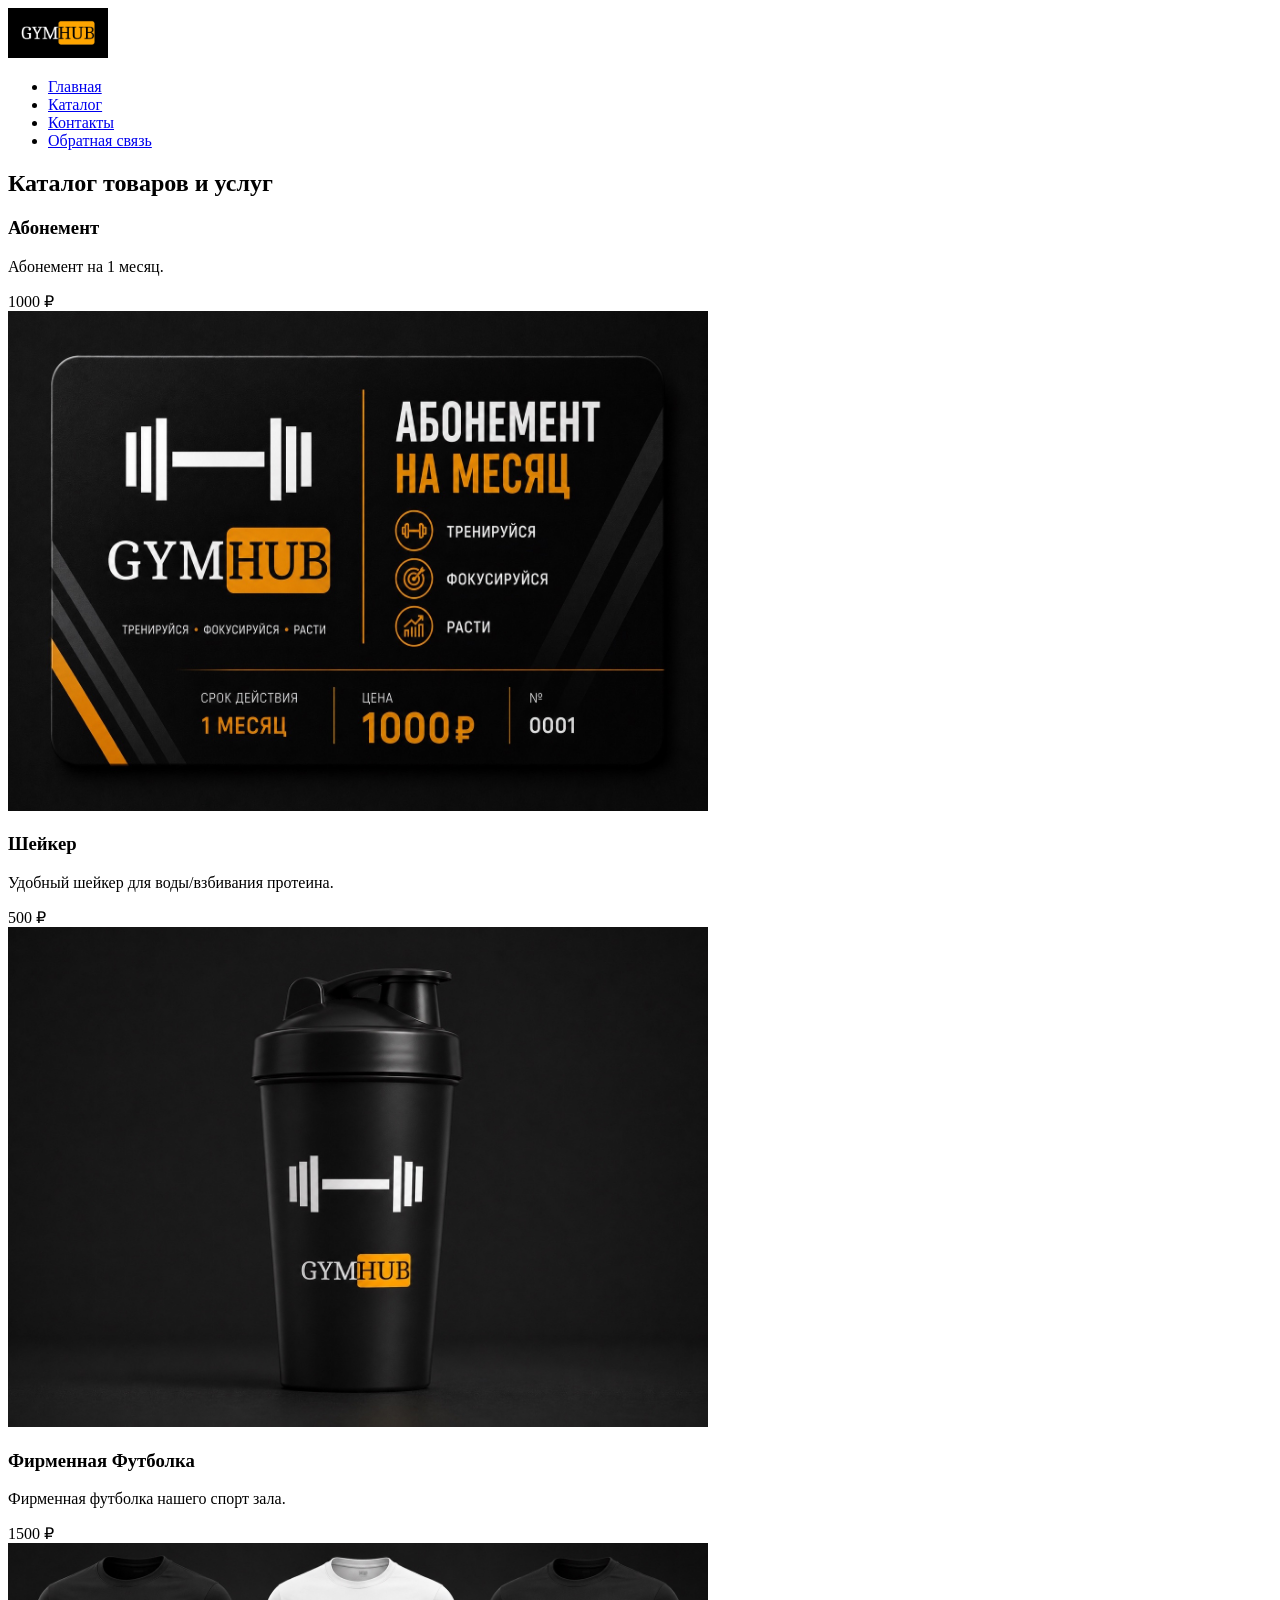
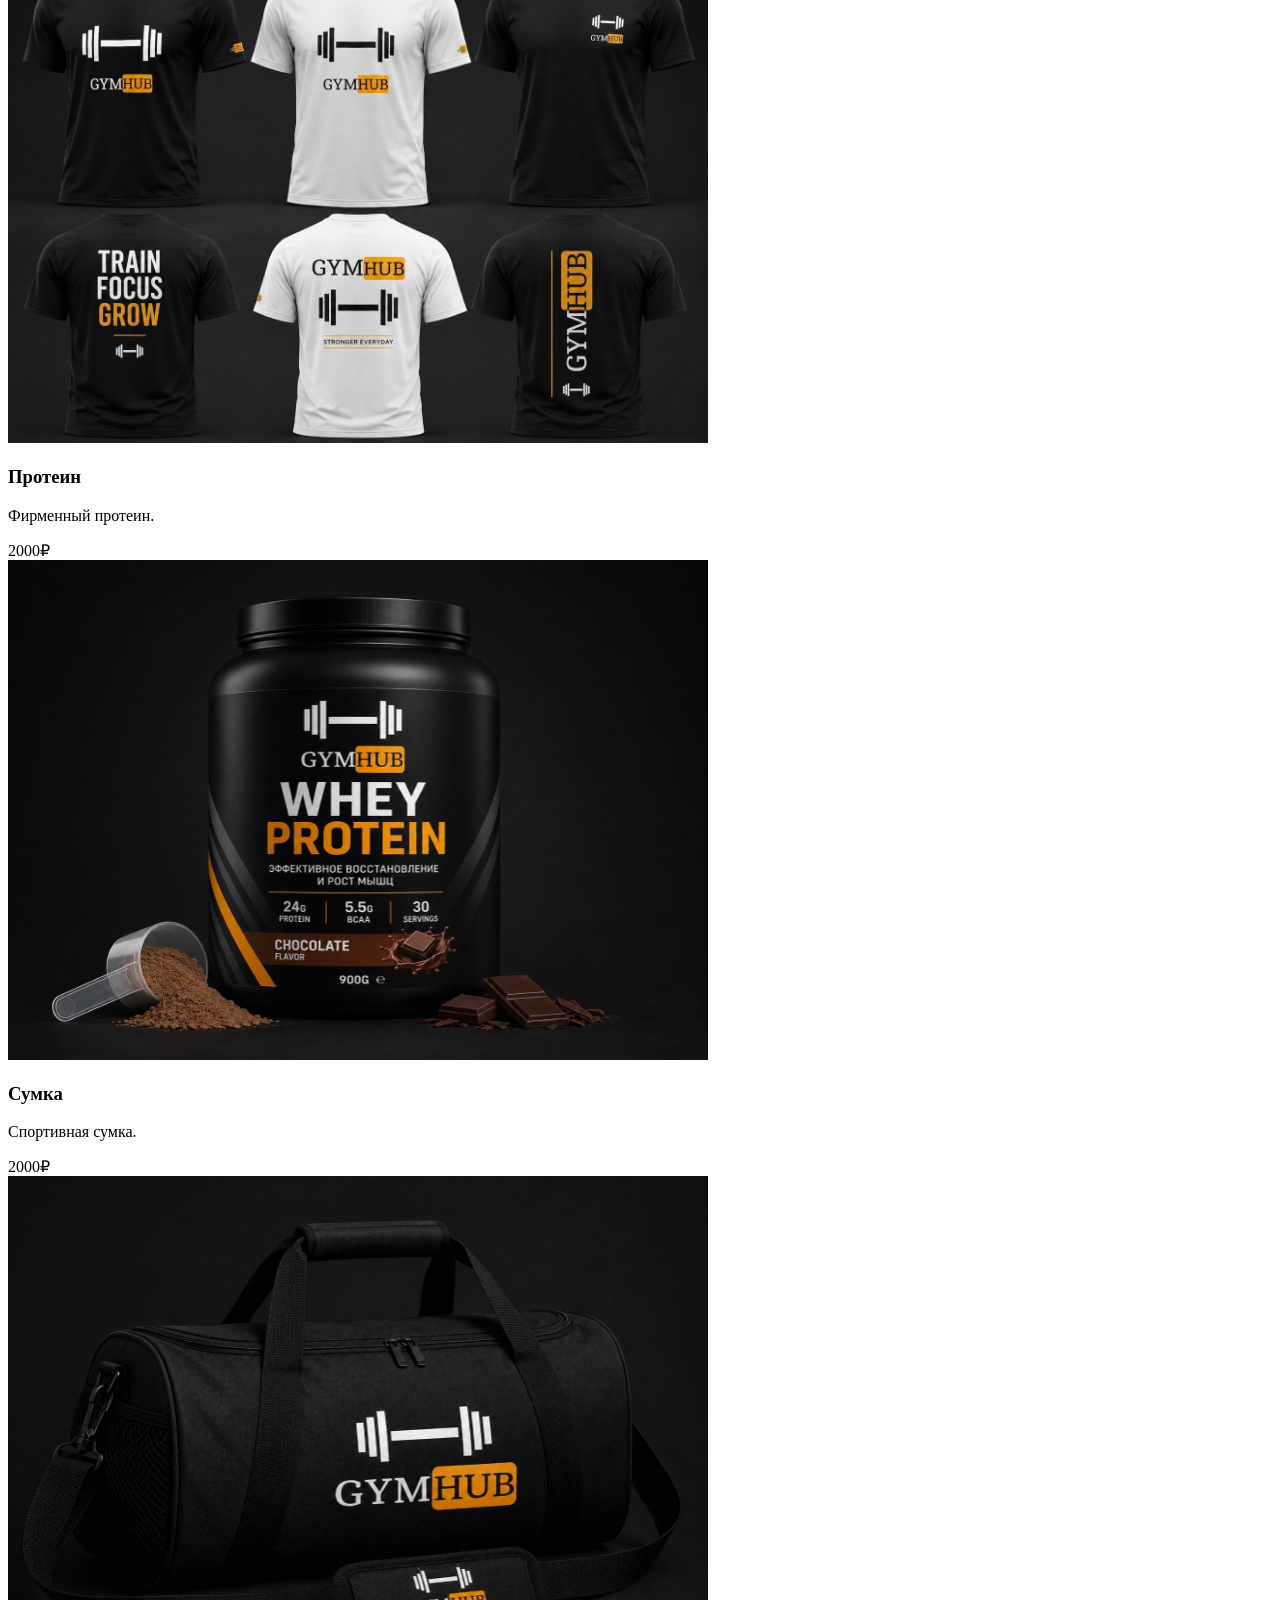
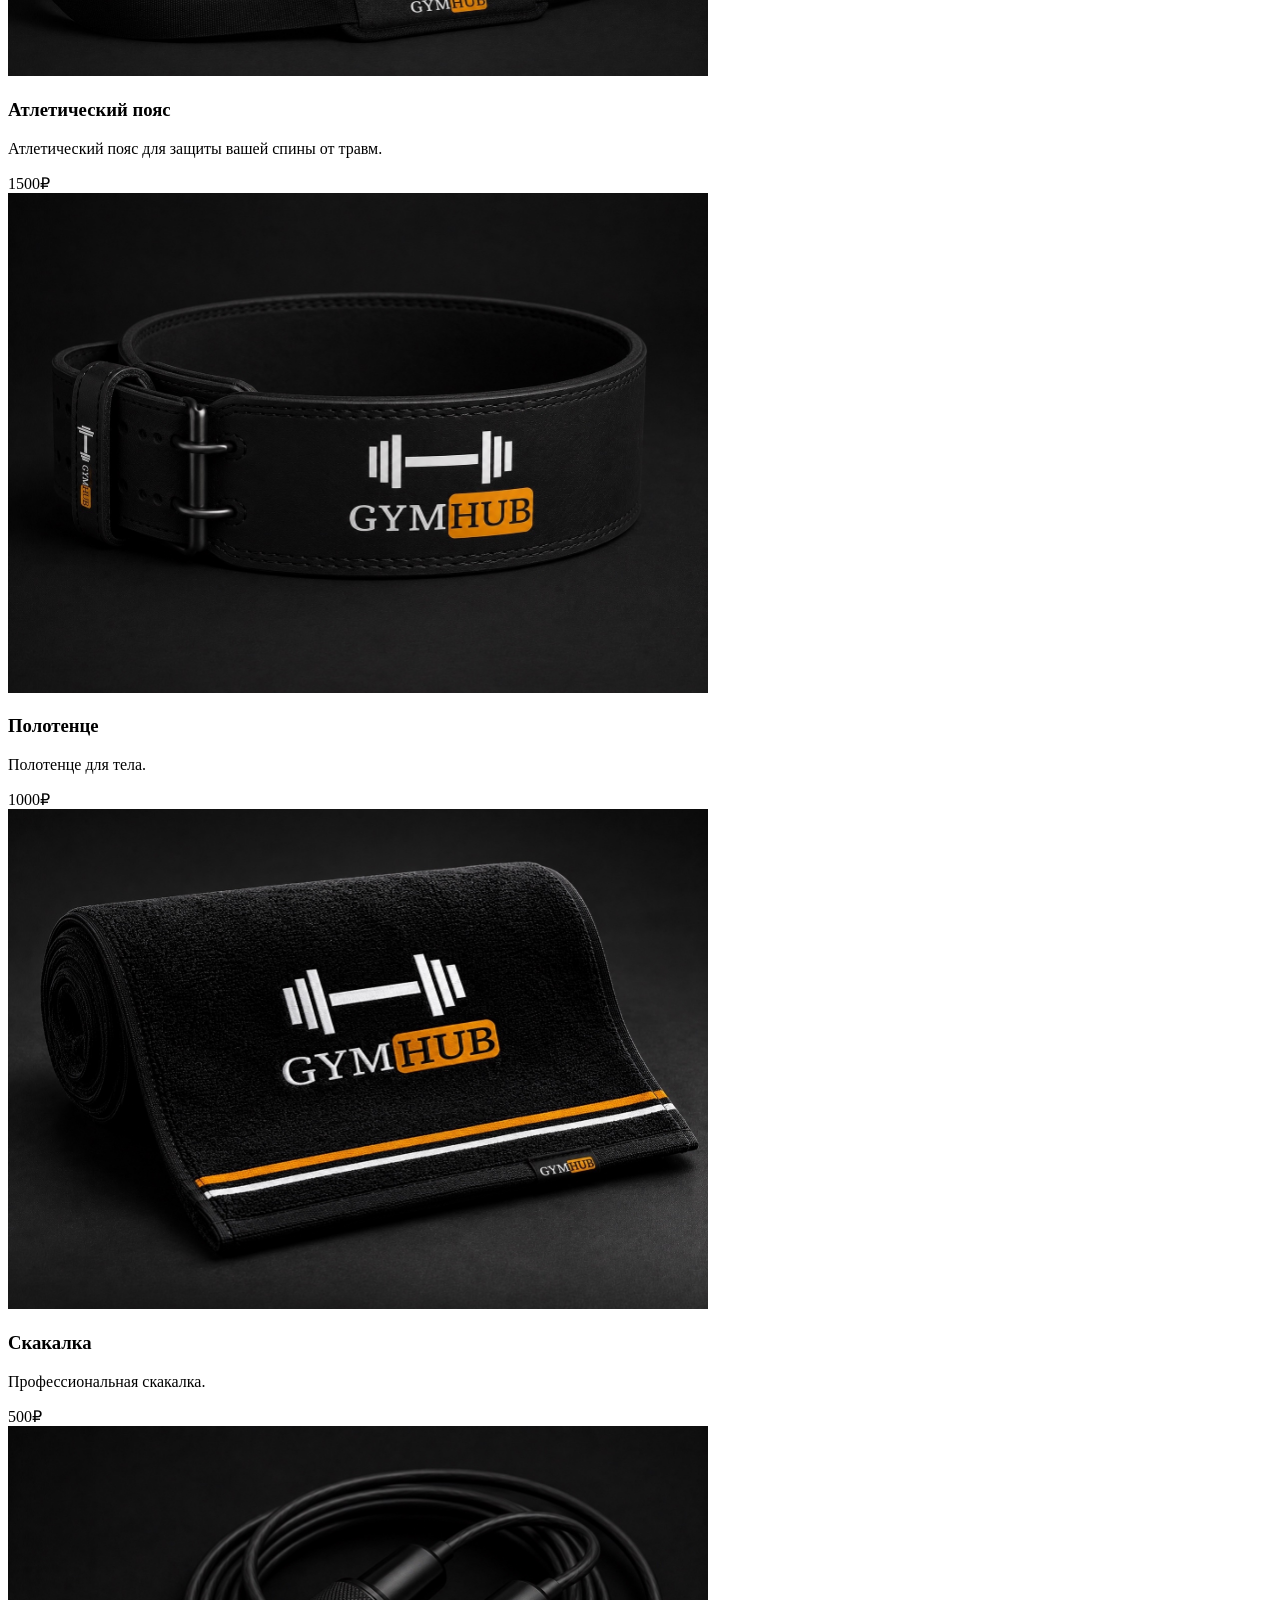
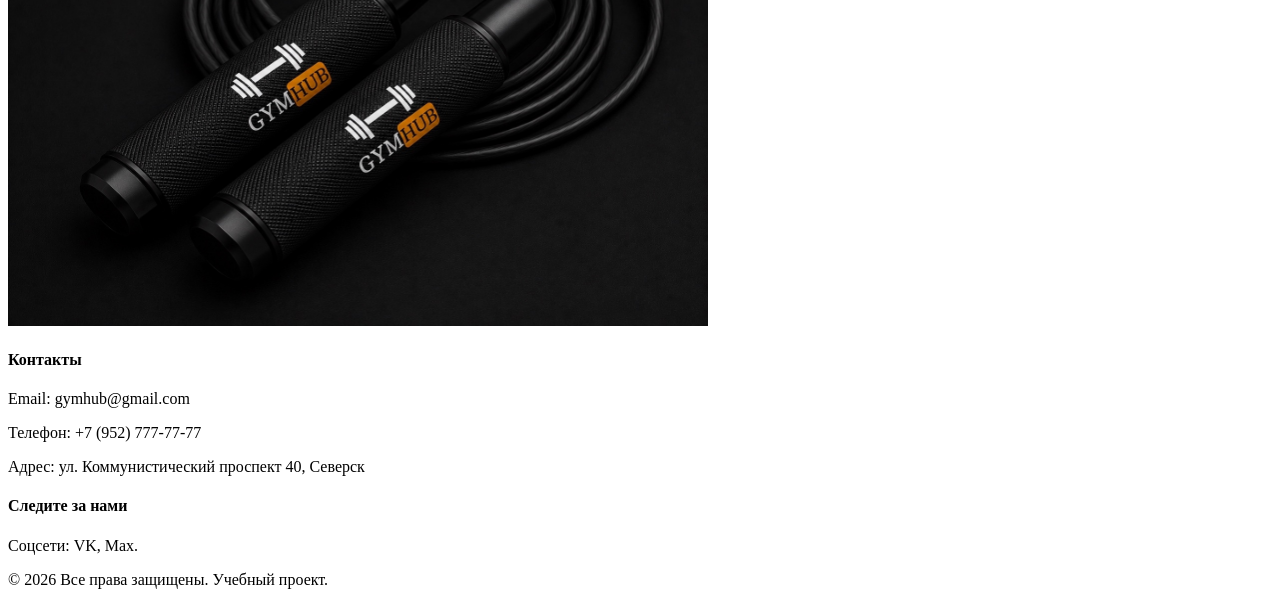
==== catalog.html @ 505321df "пр-1-3" ====
<!DOCTYPE html>
<html lang="ru">
<head>
    <meta charset="UTF-8">
    <meta name="viewport" content="width=device-width, initial-scale=1.0, viewport-fit=cover">
    <title>Главная страница</title>
    <link rel="stylesheet" href="style.css">
</head>
<body>
    <header>
        <div>
            <a href="index.html">
            <img src="image/logo.png" width="100" height="50">
        </a>
            <nav>
                <ul>
                    <li><a href="index.html">Главная</a></li>
                    <li><a href="catalog.html">Каталог</a></li>
                    <li><a href="contacts.html">Контакты</a></li>
                    <li><a href="feedback.html">Обратная связь</a></li>
                </ul>
            </nav>
        </div>
    </header>

    <main>
        <section>
            <div>
                <h1>Каталог товаров и услуг</h1>
            </div>
        </section>

        <section>
            <div>
                <div>
                    <div>
                        <div></div>
                        <div>
                            <h3>Абонемент</h3>
                            <p>Абонемент на 1 месяц.</p>
                            <div>1000 ₽</div>
                            <img src="image/abon.jpg" width="700" height="500">
                        </div>
                    </div>
                    <div>
                        <div></div>
                        <div>
                            <h3>Шейкер</h3>
                            <p>Удобный шейкер для воды/взбивания протеина.</p>
                            <div>500 ₽</div>
                            <img src="image/shaker.jpg" width="700" height="500">
                        </div>
                    </div>
                    <div>
                        <div></div>
                        <div>
                            <h3>Фирменная Футболка</h3>
                            <p>Фирменная футболка нашего спорт зала.</p>
                            <div>1500 ₽</div>
                            <img src="image/t-shirt.jpg" width="700" height="500">
                        </div>
                    </div>
                    <div>
                        <h3>Протеин</h3>
                        <p>Фирменный протеин.</p>
                        <div>2000₽</div>
                        <img src="image/protein.jpg" width="700" height="500">
                    </div>
                    <div>
                        <h3>Сумка</h3>
                        <p>Спортивная сумка.</p>
                        <div>2000₽</div>
                        <img src="image/sumka.jpg" width="700" height="500">
                    </div>
                    <div>
                        <h3>Атлетический пояс</h3>
                        <p>Атлетический пояс для защиты вашей спины от травм.</p>
                        <div>1500₽</div>
                        <img src="image/poyas.jpg" width="700" height="500">
                    </div>
                    <div>
                        <h3>Полотенце</h3>
                        <p>Полотенце для тела.</p>
                        <div>1000₽</div>
                        <img src="image/polotence.jpg" width="700" height="500">
                    </div>
                    <div>
                        <h3>Скакалка</h3>
                        <p>Профессиональная скакалка.</p>
                        <div>500₽</div>
                        <img src="image/skakalka.jpg" width="700" height="500">
                    </div>
                </div>
            </div>
        </section>
    </main>

    <footer>
        <div>
            <div>
                <h4>Контакты</h4>
                <p>Email: gymhub@gmail.com</p>
                <p>Телефон: +7 (952) 777-77-77</p>
                <p>Адрес: ул. Коммунистический проспект 40, Северск</p>
            </div>
            <div>
                <h4>Следите за нами</h4>
                <p>Соцсети: VK, Max.</p>
            </div>
        </div>
        <div>
            <p>&copy; 2026 Все права защищены. Учебный проект.</p>
        </div>
    </footer>
</body>
</html>
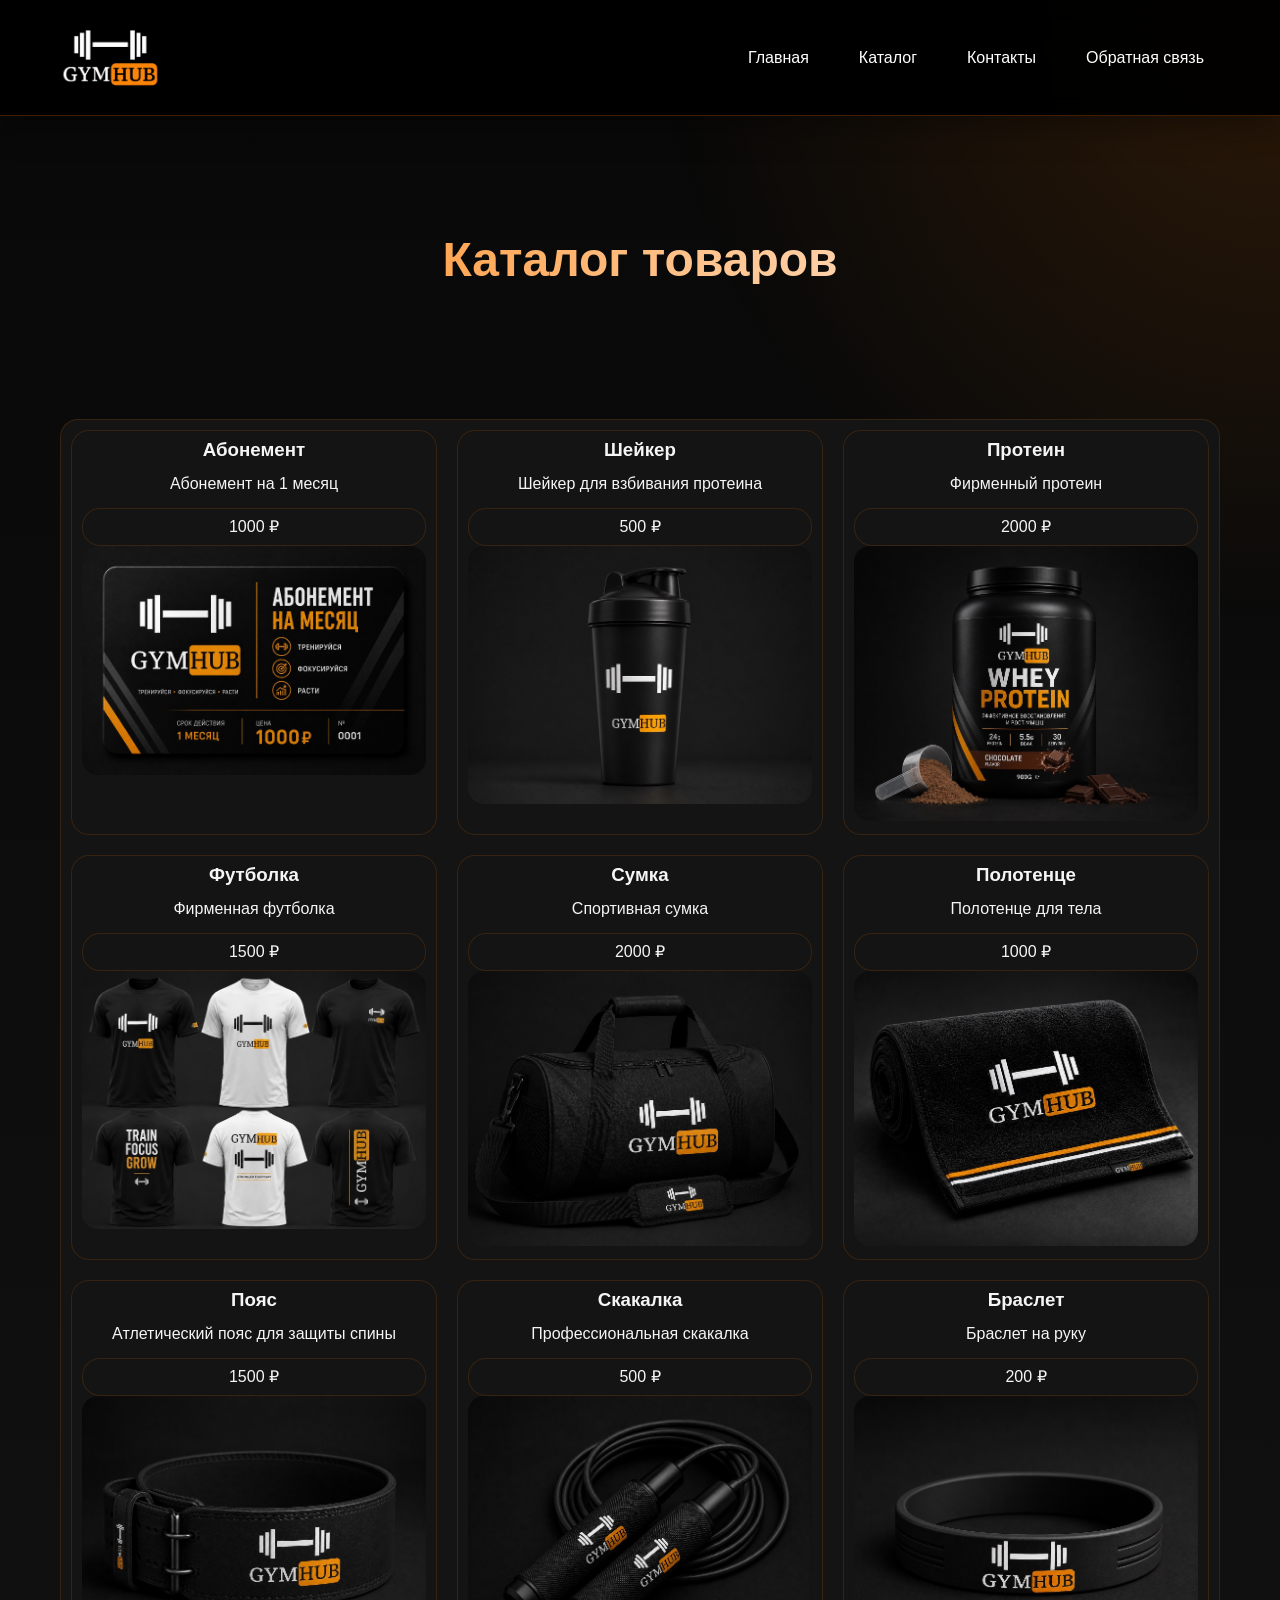
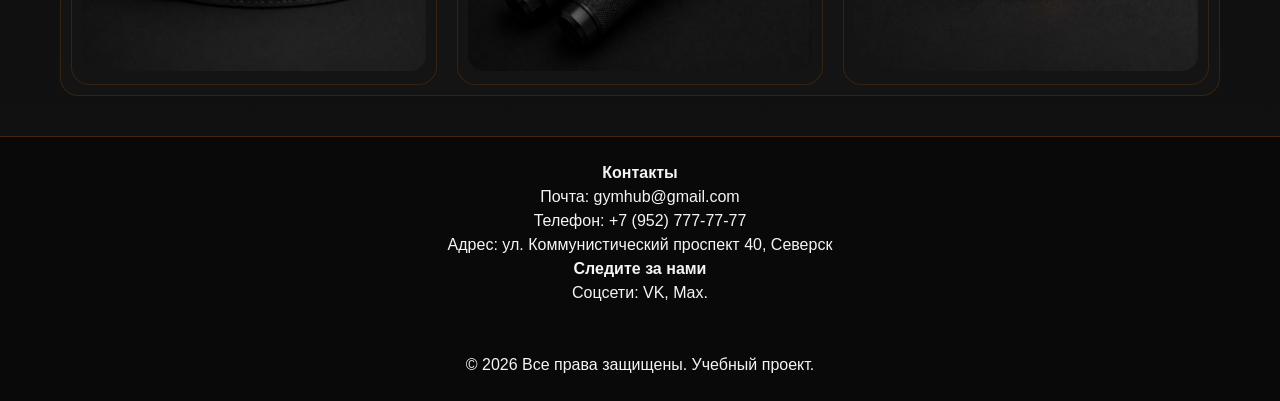
==== commit 65240b4c: "пр-2" ====
--- a/catalog.html
+++ b/catalog.html
@@ -10,7 +10,7 @@
     <header>
         <div>
             <a href="index.html">
-            <img src="image/logo.png" width="100" height="50">
+            <img src="image/logotypeee.jpg" width="100px">
         </a>
             <nav>
                 <ul>
@@ -26,69 +26,93 @@
     <main>
         <section>
             <div>
-                <h1>Каталог товаров и услуг</h1>
+                <h1>Каталог товаров</h1>
             </div>
         </section>
 
         <section>
             <div>
                 <div>
-                    <div>
-                        <div></div>
+                    
                         <div>
+                        
                             <h3>Абонемент</h3>
-                            <p>Абонемент на 1 месяц.</p>
+                            <br>
+                            <p>Абонемент на 1 месяц</p>
+                            <br>
                             <div>1000 ₽</div>
                             <img src="image/abon.jpg" width="700" height="500">
-                        </div>
+                        
                     </div>
                     <div>
-                        <div></div>
-                        <div>
+                        
                             <h3>Шейкер</h3>
-                            <p>Удобный шейкер для воды/взбивания протеина.</p>
+                            <br>
+                            <p>Шейкер для взбивания протеина</p>
+                            <br>
                             <div>500 ₽</div>
                             <img src="image/shaker.jpg" width="700" height="500">
-                        </div>
-                    </div>
-                    <div>
-                        <div></div>
-                        <div>
-                            <h3>Фирменная Футболка</h3>
-                            <p>Фирменная футболка нашего спорт зала.</p>
-                            <div>1500 ₽</div>
-                            <img src="image/t-shirt.jpg" width="700" height="500">
-                        </div>
+                        
                     </div>
                     <div>
                         <h3>Протеин</h3>
-                        <p>Фирменный протеин.</p>
-                        <div>2000₽</div>
+                        <br>
+                        <p>Фирменный протеин</p>
+                        <br>
+                        <div>2000 ₽</div>
                         <img src="image/protein.jpg" width="700" height="500">
                     </div>
                     <div>
+                        
+                            <h3>Футболка</h3>
+                            <br>
+                            <p>Фирменная футболка</p>
+                            <br>
+                            <div>1500 ₽</div>
+                            <img src="image/t-shirt.jpg" width="700" height="500">
+                        
+                    </div>
+                    
+                    <div>
                         <h3>Сумка</h3>
-                        <p>Спортивная сумка.</p>
-                        <div>2000₽</div>
+                        <br>
+                        <p>Спортивная сумка</p>
+                        <br>
+                        <div>2000 ₽</div>
                         <img src="image/sumka.jpg" width="700" height="500">
                     </div>
+                    
                     <div>
-                        <h3>Атлетический пояс</h3>
-                        <p>Атлетический пояс для защиты вашей спины от травм.</p>
-                        <div>1500₽</div>
+                        <h3>Полотенце</h3>
+                        <br>
+                        <p>Полотенце для тела</p>
+                        <br>
+                        <div>1000 ₽</div>
+                        <img src="image/polotence.jpg" width="700" height="500">
+                    </div>
+                    <div>
+                        <h3>Пояс</h3>
+                        <br>
+                        <p>Атлетический пояс для защиты спины</p>
+                        <br>
+                        <div>1500 ₽</div>
                         <img src="image/poyas.jpg" width="700" height="500">
                     </div>
                     <div>
-                        <h3>Полотенце</h3>
-                        <p>Полотенце для тела.</p>
-                        <div>1000₽</div>
-                        <img src="image/polotence.jpg" width="700" height="500">
+                        <h3>Скакалка</h3>
+                        <br>
+                        <p>Профессиональная скакалка</p>
+                        <br>
+                        <div>500 ₽</div>
+                        <img src="image/skakalka.jpg" width="700" height="500">
                     </div>
                     <div>
-                        <h3>Скакалка</h3>
-                        <p>Профессиональная скакалка.</p>
-                        <div>500₽</div>
-                        <img src="image/skakalka.jpg" width="700" height="500">
+                        <h3>Браслет</h3>
+                        <br>
+                        <p>Браслет на руку</p>
+                        <br>
+                        <div>200 ₽</div>
+                        <img src="image/braclet.jpg" width="700" height="500">
                     </div>
                 </div>
             </div>
@@ -99,7 +123,7 @@
         <div>
             <div>
                 <h4>Контакты</h4>
-                <p>Email: gymhub@gmail.com</p>
+                <p>Почта: gymhub@gmail.com</p>
                 <p>Телефон: +7 (952) 777-77-77</p>
                 <p>Адрес: ул. Коммунистический проспект 40, Северск</p>
             </div>
--- a/style.css
+++ b/style.css
@@ -0,0 +1,213 @@
+
+*{margin:0;padding:0;box-sizing:border-box}
+:root{
+--bg:#0b0b0b;
+--card:#141414;
+--accent:#ff7a00;
+--accent2:#ff9f43;
+--text:#f5f5f5;
+}
+body{
+font-family:Segoe UI,Arial,sans-serif;
+background:linear-gradient(180deg,#080808,#121212);
+color:var(--text);
+line-height:1;
+}
+header{
+position:sticky;
+top:0;
+z-index:100;
+background:rgba(0, 0, 0, 0.95);
+backdrop-filter:blur(10px);
+border-bottom:1px solid rgba(255,122,0,.25);
+}
+header>div,footer>div,main,section>div{
+max-width:1200px;
+margin:auto;
+padding:20px;
+}
+header>div{
+display:flex;
+justify-content:space-between;
+align-items:center;
+}
+nav ul{
+display:flex;
+gap:18px;
+list-style:none;
+}
+nav a{
+color:white;
+text-decoration:none;
+padding:10px 16px;
+border-radius:12px;
+transition:.3s;
+}
+nav a:hover{
+background:var(--accent);
+}
+section:first-child{
+padding:80px 20px;
+text-align:center;
+}
+h1{
+font-size:3rem;
+margin-bottom:15px;
+background:linear-gradient(90deg,var(--accent),#fff);
+-webkit-background-clip:text;
+-webkit-text-fill-color:transparent;
+}
+
+h2{
+    color:var(--accent);
+    text-align: center;
+    margin:30px 0 20px}
+
+section div div{
+border-radius:18px;
+text-align: center;
+}
+
+img{
+max-width:100%;
+height:auto;
+border-radius:16px;
+}
+main div div{
+background:var(--card);
+padding:10px;
+
+border:1px solid rgba(255,122,0,.15);
+transition:.3s;
+}
+main div div:hover{
+transform:translateY(-6px);
+box-shadow:0 10px 25px rgba(255,122,0,.2);
+}
+input,textarea{
+width:100%;
+padding:14px;
+border-radius:12px;
+border:1px solid #333;
+background:#1b1b1b;
+color:white;
+}
+button{
+background:var(--accent);
+color:white;
+border:none;
+padding:14px 20px;
+border-radius:12px;
+cursor:pointer;
+font-weight:700;
+}
+footer{
+margin-top:60px;
+background:#090909;
+border-top:1px solid rgba(255,122,0,.25);
+margin: 0 auto;
+    text-align: center; 
+}
+footer p,footer h4{margin:8px 0}
+
+
+
+
+
+
+
+
+@media(max-width:900px){
+.products-container,
+.products-grid,
+.catalog-container,
+.catalog-grid,
+.products{
+grid-template-columns:repeat(2,1fr) !important;
+}
+}
+
+@media(max-width:600px){
+.products-container,
+.products-grid,
+.catalog-container,
+.catalog-grid,
+.products{
+grid-template-columns:1fr !important;
+}
+}
+
+
+
+
+body::before{
+content:"";
+position:fixed;inset:0;
+background:radial-gradient(circle at top right,rgba(255,122,0,.15),transparent 40%);
+pointer-events:none;
+}
+.hero-stats{display:flex;gap:20px;justify-content:center;flex-wrap:wrap;margin-top:30px}
+.hero-stats div{background:#171717;padding:15px 25px;border-radius:15px}
+.review-grid{display:grid;grid-template-columns:repeat(auto-fit,minmax(250px,1fr));gap:20px}
+.review{background:#181818;padding:20px;border-left:4px solid var(--accent)}
+.top-btn{position:fixed;right:20px;bottom:20px;background:var(--accent);padding:12px 16px;border-radius:50%}
+
+
+
+section:last-of-type > div > div{
+display:grid !important;
+grid-template-columns:repeat(1,minmax(260px,1fr));
+gap:24px;
+}
+
+
+header{
+box-shadow:0 10px 30px rgba(0,0,0,.35);
+}
+
+main{
+max-width:1400px;
+margin:0 auto;
+}
+
+.review,.hero-stats div,main div div{
+backdrop-filter:blur(8px);
+}
+
+@media(max-width:900px){
+section:last-of-type > div > div{
+grid-template-columns:repeat(2,1fr);
+}
+}
+
+@media(max-width:600px){
+section:last-of-type > div > div{
+grid-template-columns:1fr;
+}
+}
+
+
+
+/* Почему выбирают нас */
+main section:nth-of-type(2) > div > div{display:grid!important;grid-template-columns:repeat(3,1fr)!important;gap:20px!important;}
+/* Популярные товары */
+main section:nth-of-type(3) > div > div{display:grid!important;grid-template-columns:repeat(3,1fr)!important;gap:20px!important;}
+/* Каталог */
+body:has(title) section:nth-of-type(2) > div > div{display:grid;}
+.contacts-info a, a[href^="tel:"], a[href*="vk.com"], a[href*="max.ru"], a[href^="mailto:"], a[href="gymhub@gmail.com"]{color:#ff7a00!important;font-weight:600;}
+@media(max-width:900px){main section:nth-of-type(2)>div>div,main section:nth-of-type(3)>div>div{grid-template-columns:repeat(2,1fr)!important;}}
+@media(max-width:600px){main section:nth-of-type(2)>div>div,main section:nth-of-type(3)>div>div{grid-template-columns:1fr!important;}}
+
+
+.why-grid{
+    display: grid;
+    grid-template-columns: repeat(3, 1fr);
+    gap: 20px;
+    border-radius: 18px;
+}
+
+.why-grid > div{
+    width: 100%;
+    text-align: center;
+    border-radius: 18px;
+}
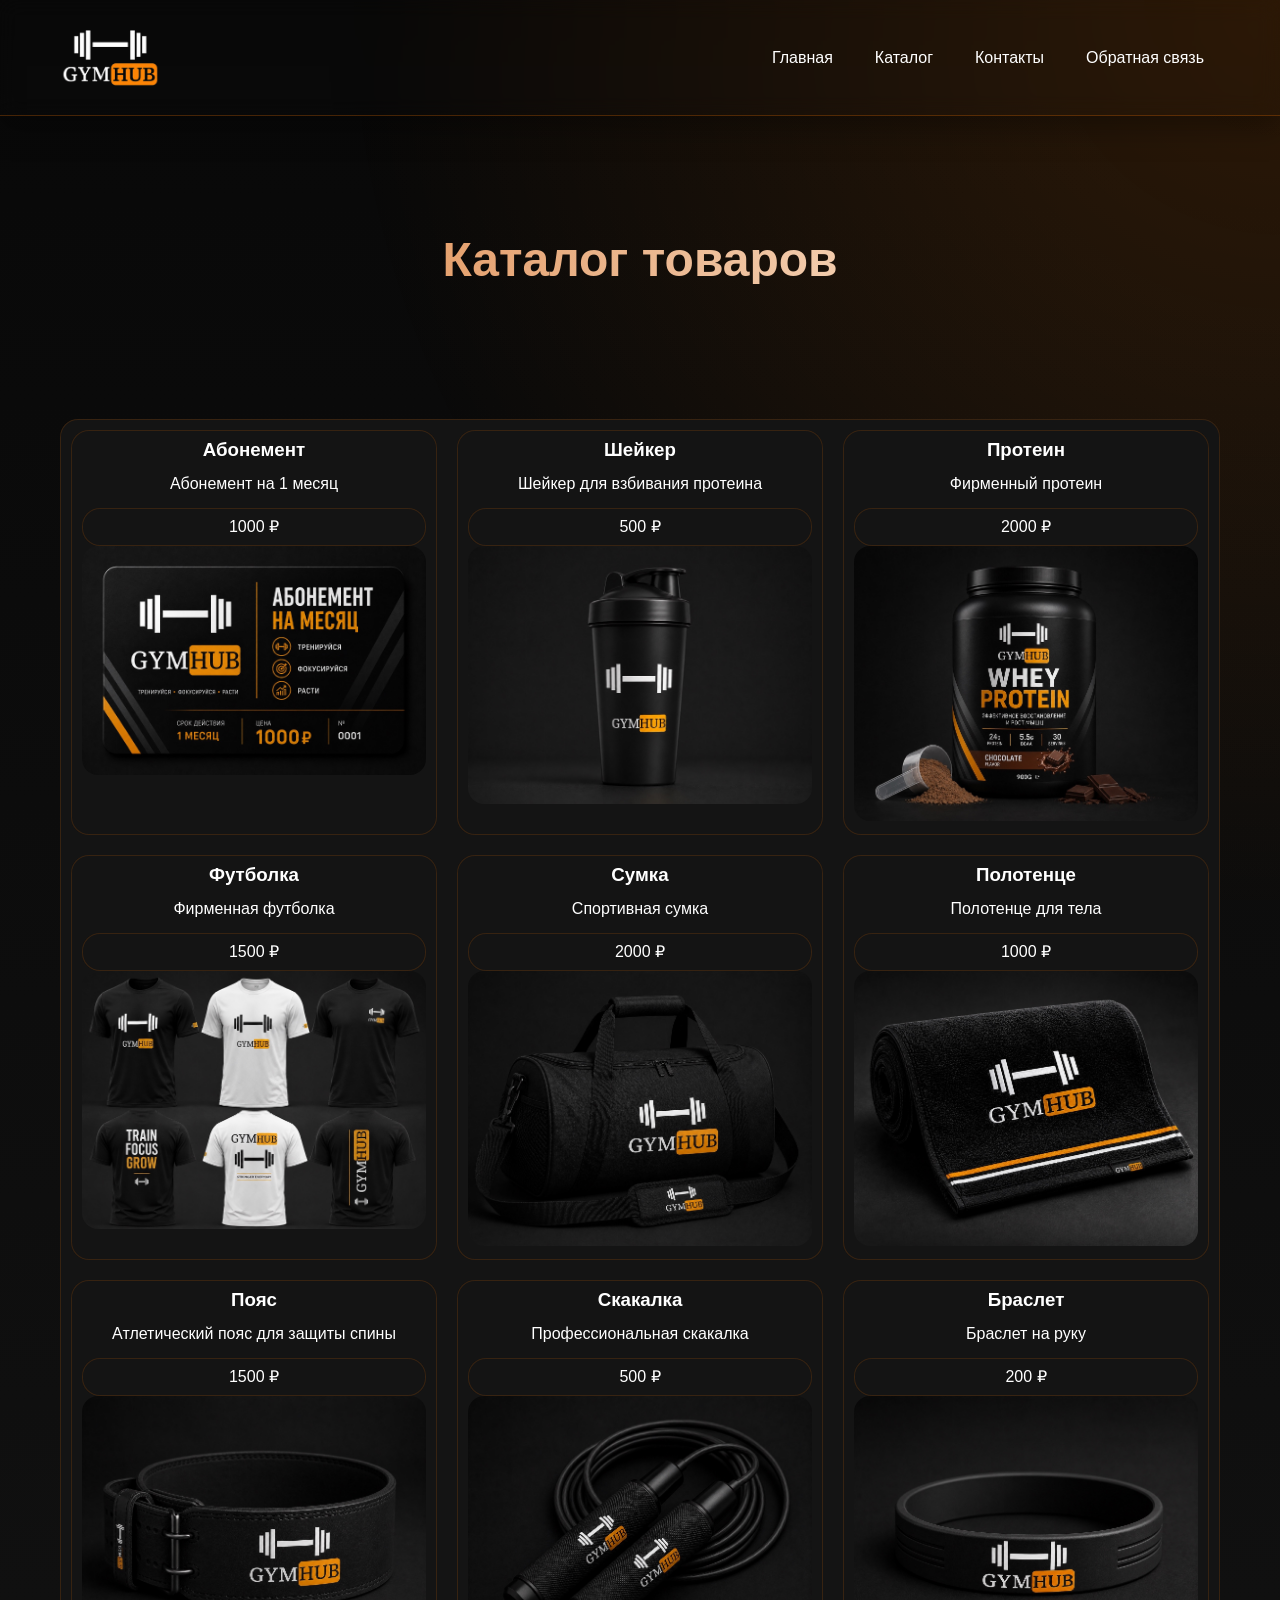
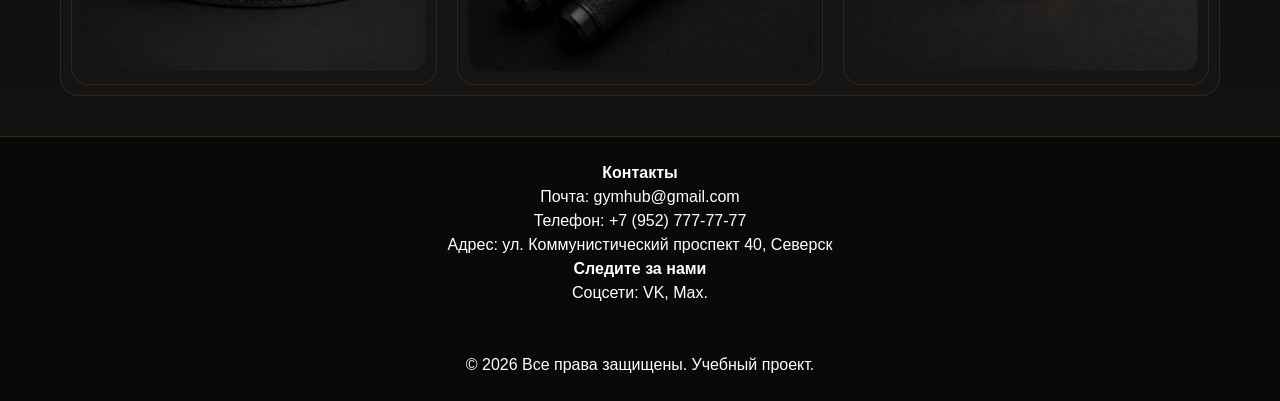
==== commit 82ee459f: "пр-2" ====
--- a/catalog.html
+++ b/catalog.html
@@ -10,7 +10,7 @@
     <header>
         <div>
             <a href="index.html">
-            <img src="image/logotypeee.jpg" width="100px">
+            <img src="image/logo.png" width="100px">
         </a>
             <nav>
                 <ul>
--- a/style.css
+++ b/style.css
@@ -1,113 +1,121 @@
 
-*{margin:0;padding:0;box-sizing:border-box}
+*{margin:0;
+    padding:0;
+    box-sizing:
+    border-box
+}
+
 :root{
---bg:#0b0b0b;
---card:#141414;
---accent:#ff7a00;
---accent2:#ff9f43;
---text:#f5f5f5;
-}
+    --bg:#000000;
+    --card:#141414;
+    --accent:#d8742a;
+    --text:#ffffff;
+}
+
 body{
-font-family:Segoe UI,Arial,sans-serif;
-background:linear-gradient(180deg,#080808,#121212);
-color:var(--text);
-line-height:1;
-}
+    font-family:Segoe UI,Arial,sans-serif;
+    background:linear-gradient(180deg,#080808,#121212);
+    color:var(--text);
+    line-height:1;
+}
+
+section:first-child{
+    padding:80px 20px;
+    text-align:center;
+}
+
 header{
-position:sticky;
-top:0;
-z-index:100;
-background:rgba(0, 0, 0, 0.95);
-backdrop-filter:blur(10px);
-border-bottom:1px solid rgba(255,122,0,.25);
-}
+    position:sticky;
+    top:0;
+    z-index:100;
+    /*background:rgba(0, 0, 0, 0.95);*/
+    backdrop-filter:blur(10px);
+    border-bottom:1px solid rgba(255,122,0,.25);
+}
+
 header>div,footer>div,main,section>div{
-max-width:1200px;
-margin:auto;
-padding:20px;
-}
+    max-width:1200px;
+    margin:auto;
+    padding:20px;
+}
+
 header>div{
-display:flex;
-justify-content:space-between;
-align-items:center;
-}
+    display:flex;
+    justify-content:space-between;
+    align-items:center;
+}
+
+/* Навигация */
 nav ul{
-display:flex;
-gap:18px;
-list-style:none;
-}
+    display:flex;
+    gap:10px;
+    list-style:none;
+}
+
+
 nav a{
-color:white;
-text-decoration:none;
-padding:10px 16px;
-border-radius:12px;
-transition:.3s;
-}
+    color:white;
+    text-decoration:none;
+    padding:10px 16px;
+    border-radius:12px;
+    transition:.3s;
+}
+
 nav a:hover{
-background:var(--accent);
-}
-section:first-child{
-padding:80px 20px;
-text-align:center;
-}
+    background:var(--accent);
+}
+
+
 h1{
-font-size:3rem;
-margin-bottom:15px;
-background:linear-gradient(90deg,var(--accent),#fff);
--webkit-background-clip:text;
--webkit-text-fill-color:transparent;
+    font-size:3rem;
+    margin-bottom:15px;
+    background:linear-gradient(90deg,var(--accent),#fff);
+    -webkit-background-clip:text;
+    -webkit-text-fill-color:transparent;
 }
 
 h2{
     color:var(--accent);
     text-align: center;
-    margin:30px 0 20px}
+    margin:20px 0 20px}
 
 section div div{
-border-radius:18px;
-text-align: center;
+    border-radius:18px;
+    text-align: center;
 }
 
 img{
-max-width:100%;
-height:auto;
-border-radius:16px;
-}
+    max-width:100%;
+    height:auto;
+    border-radius:16px;
+}
+
 main div div{
-background:var(--card);
-padding:10px;
-
-border:1px solid rgba(255,122,0,.15);
-transition:.3s;
-}
-main div div:hover{
-transform:translateY(-6px);
-box-shadow:0 10px 25px rgba(255,122,0,.2);
-}
-input,textarea{
-width:100%;
-padding:14px;
-border-radius:12px;
-border:1px solid #333;
-background:#1b1b1b;
-color:white;
-}
+    background:var(--card);
+    padding:10px;
+    border:1px solid rgba(255,122,0,.15);
+    transition:.3s;
+}
+
+
 button{
-background:var(--accent);
-color:white;
-border:none;
-padding:14px 20px;
-border-radius:12px;
-cursor:pointer;
-font-weight:700;
-}
+    background:var(--accent);
+    color:white;
+    border:none;
+    padding:14px 20px;
+    border-radius:12px;
+    cursor:pointer;
+    font-weight:700;
+}
+
 footer{
-margin-top:60px;
-background:#090909;
-border-top:1px solid rgba(255,122,0,.25);
-margin: 0 auto;
+    margin-top:60px;
+    background:#090909;
+    border-top:1px solid rgba(255,122,0,.25);
+    margin: 0 auto;
     text-align: center; 
 }
+
 footer p,footer h4{margin:8px 0}
 
 
@@ -117,88 +125,78 @@
 
 
 
-@media(max-width:900px){
-.products-container,
-.products-grid,
-.catalog-container,
-.catalog-grid,
-.products{
-grid-template-columns:repeat(2,1fr) !important;
-}
-}
-
-@media(max-width:600px){
-.products-container,
-.products-grid,
-.catalog-container,
-.catalog-grid,
-.products{
-grid-template-columns:1fr !important;
-}
-}
-
-
-
-
+
+section:last-of-type > div > div{
+    display:grid !important;
+    grid-template-columns:repeat(1,minmax(260px,1fr));
+    gap:24px;
+}
+
+
+header{
+    box-shadow:0 10px 30px rgba(0,0,0,.35);
+}
+
+main{
+    max-width:1400px;
+    margin:0 auto;
+}
+
+.review,.hero-stats div,main div div{
+    backdrop-filter:blur(8px);
+}
+
+
+/* Код для 3 Таблички */
+.hero-stats{
+    display:flex;
+    gap:20px;
+    justify-content:center;
+    flex-wrap:wrap;
+    margin-top:20px
+}
+
+
+.hero-stats div{
+    background:#171717;
+    padding:15px 25px;
+    border-radius:15px
+}
+
+/* Таблички с отзывами */
+.review{
+    background:#181818;
+    padding:20px;
+    border-left:4px solid var(--accent)
+}
+
+/* Желтый свет */
 body::before{
 content:"";
 position:fixed;inset:0;
-background:radial-gradient(circle at top right,rgba(255,122,0,.15),transparent 40%);
-pointer-events:none;
-}
-.hero-stats{display:flex;gap:20px;justify-content:center;flex-wrap:wrap;margin-top:30px}
-.hero-stats div{background:#171717;padding:15px 25px;border-radius:15px}
-.review-grid{display:grid;grid-template-columns:repeat(auto-fit,minmax(250px,1fr));gap:20px}
-.review{background:#181818;padding:20px;border-left:4px solid var(--accent)}
-.top-btn{position:fixed;right:20px;bottom:20px;background:var(--accent);padding:12px 16px;border-radius:50%}
-
-
-
-section:last-of-type > div > div{
-display:grid !important;
-grid-template-columns:repeat(1,minmax(260px,1fr));
-gap:24px;
-}
-
-
-header{
-box-shadow:0 10px 30px rgba(0,0,0,.35);
-}
-
-main{
-max-width:1400px;
-margin:0 auto;
-}
-
-.review,.hero-stats div,main div div{
-backdrop-filter:blur(8px);
-}
-
-@media(max-width:900px){
-section:last-of-type > div > div{
-grid-template-columns:repeat(2,1fr);
-}
-}
-
-@media(max-width:600px){
-section:last-of-type > div > div{
-grid-template-columns:1fr;
-}
-}
-
-
-
-/* Почему выбирают нас */
-main section:nth-of-type(2) > div > div{display:grid!important;grid-template-columns:repeat(3,1fr)!important;gap:20px!important;}
-/* Популярные товары */
-main section:nth-of-type(3) > div > div{display:grid!important;grid-template-columns:repeat(3,1fr)!important;gap:20px!important;}
-/* Каталог */
-body:has(title) section:nth-of-type(2) > div > div{display:grid;}
-.contacts-info a, a[href^="tel:"], a[href*="vk.com"], a[href*="max.ru"], a[href^="mailto:"], a[href="gymhub@gmail.com"]{color:#ff7a00!important;font-weight:600;}
-@media(max-width:900px){main section:nth-of-type(2)>div>div,main section:nth-of-type(3)>div>div{grid-template-columns:repeat(2,1fr)!important;}}
-@media(max-width:600px){main section:nth-of-type(2)>div>div,main section:nth-of-type(3)>div>div{grid-template-columns:1fr!important;}}
-
-
+background:radial-gradient(circle at top right,rgba(255,122,0,.15),transparent 60%);
+}
+
+/* Грид для каталога и отзывов */
+main section:nth-of-type(2) > div > div{
+    display:grid!important;
+    grid-template-columns:repeat(3,1fr)!important;
+    gap:20px!important;
+}
+
+/* Грид для популярных товаров*/
+main section:nth-of-type(3) > div > div{
+    display:grid!important;
+    grid-template-columns:repeat(3,1fr)!important;
+    gap:20px!important;
+}
+
+/* Контакты */
+.contacts-info a, a[
+    href^="tel:"
+    ], a[href*="vk.com"], a[href*="max.ru"], a[href^="mailto:"], a[href="gymhub@gmail.com"]{color:#ff7a00!important;font-weight:600;}
+
+/* Грид для "Наши преимущества */
 .why-grid{
     display: grid;
     grid-template-columns: repeat(3, 1fr);
@@ -210,4 +208,55 @@
     width: 100%;
     text-align: center;
     border-radius: 18px;
+}
+
+
+
+/* Для телефонов */
+@media(max-width:900px)
+{
+    main section:nth-of-type(2)>div>div,
+    main section:nth-of-type(3)>div>div{
+        grid-template-columns:repeat(2,1fr)!important;
+    }
+}
+@media(max-width:600px){
+    main section:nth-of-type(2)>div>div,
+    main section:nth-of-type(3)>div>div{
+        grid-template-columns:1fr!important;
+    }
+}
+
+
+
+@media(max-width:900px){
+    .products-container,
+    .products-grid,
+    .catalog-container,
+    .catalog-grid,
+    .products{
+        grid-template-columns:repeat(2,1fr) !important;
+    }
+}
+
+@media(max-width:600px){
+    .products-container,
+    .products-grid,
+    .catalog-container,
+    .catalog-grid,
+    .products{
+        grid-template-columns:1fr !important;
+    }
+}
+
+@media(max-width:900px){
+    section:last-of-type > div > div{
+        grid-template-columns:repeat(2,1fr);
+    }
+}
+
+@media(max-width:600px){
+    section:last-of-type > div > div{
+        grid-template-columns:1fr;
+    }
 }
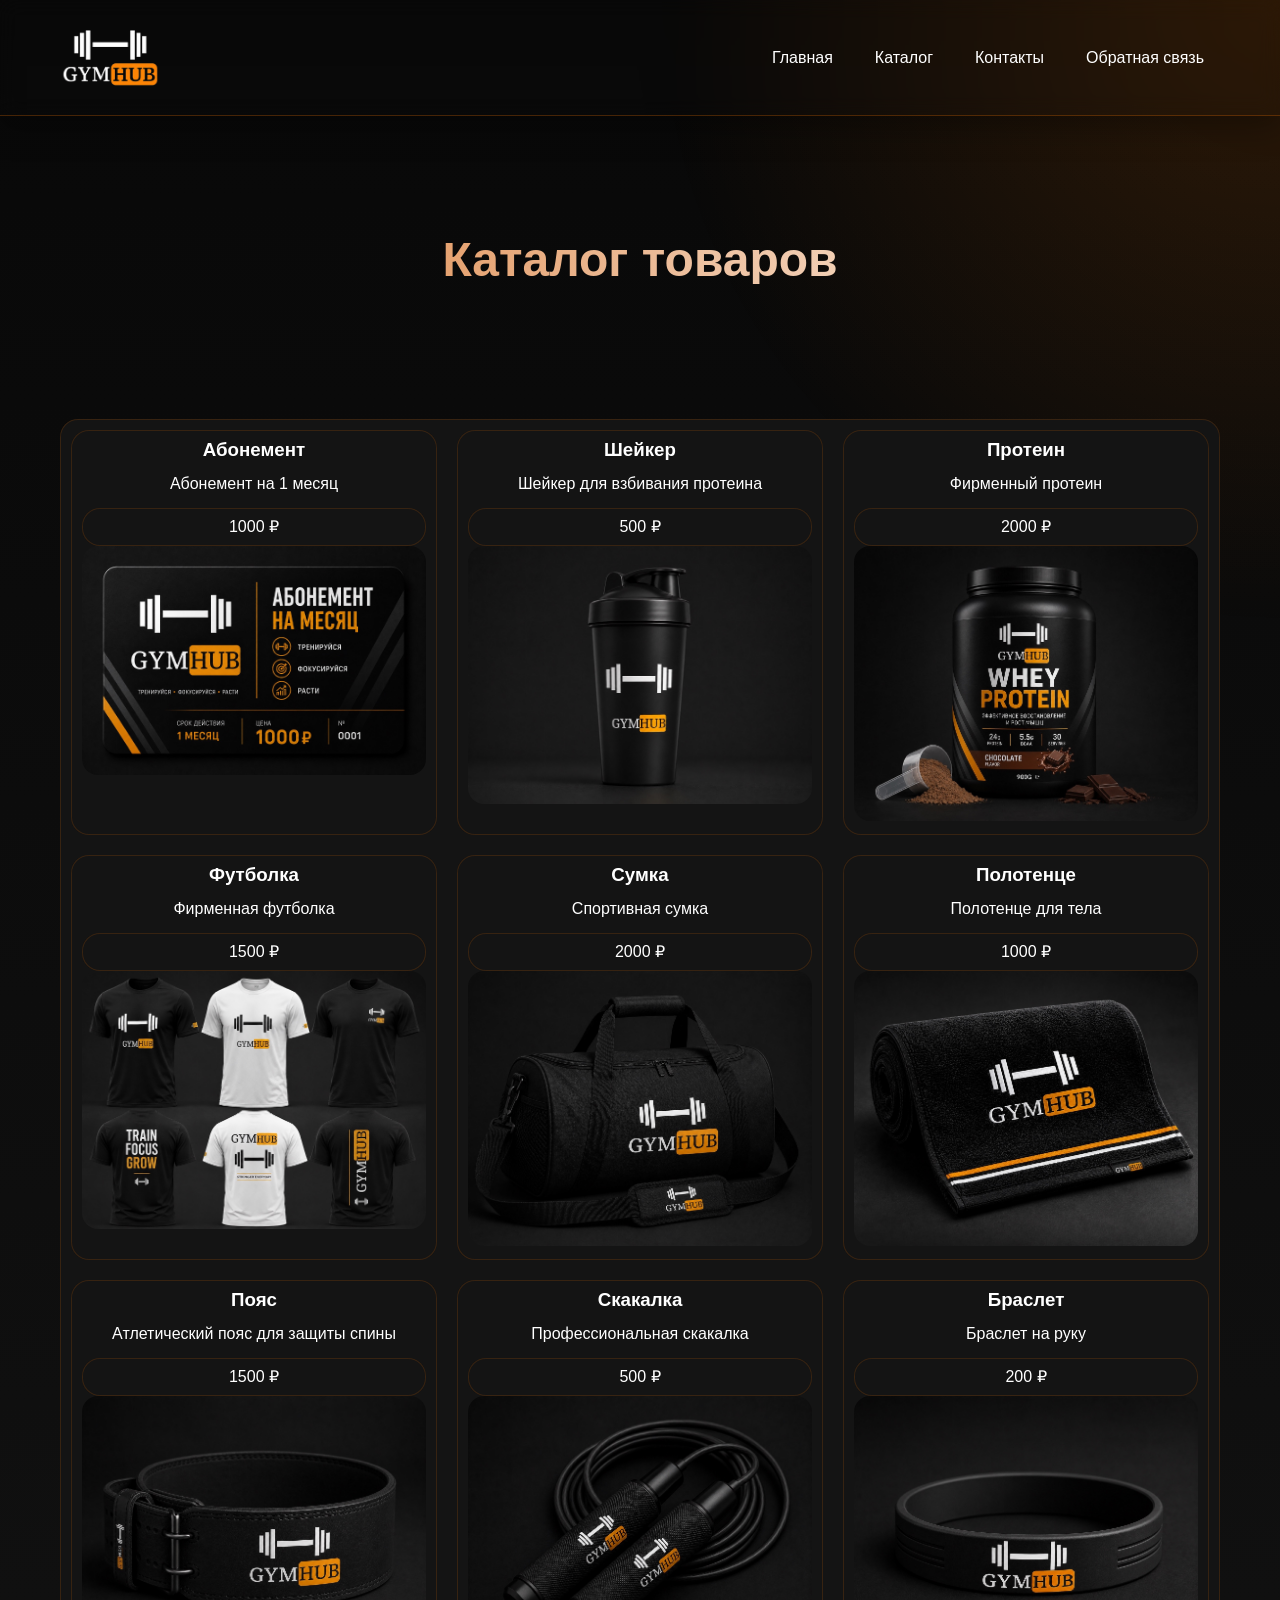
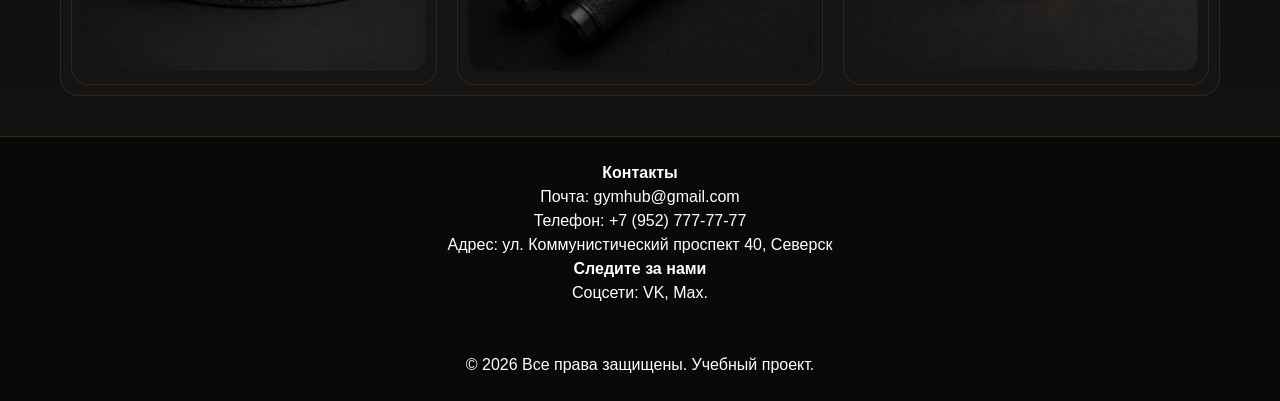
==== commit 37c2e33b: "пр-2" ====
--- a/catalog.html
+++ b/catalog.html
@@ -10,8 +10,8 @@
     <header>
         <div>
             <a href="index.html">
-            <img src="image/logo.png" width="100px">
-        </a>
+                <img src="image/logo.png" width="100px">
+            </a>
             <nav>
                 <ul>
                     <li><a href="index.html">Главная</a></li>
--- a/style.css
+++ b/style.css
@@ -1,5 +1,6 @@
 
-*{margin:0;
+*{
+    margin:0;
     padding:0;
     box-sizing:
     border-box
@@ -97,8 +98,11 @@
     transition:.3s;
 }
 
-
-button{
+a {
+    text-decoration: none;
+}
+
+.button{
     background:var(--accent);
     color:white;
     border:none;
@@ -106,6 +110,8 @@
     border-radius:12px;
     cursor:pointer;
     font-weight:700;
+    width: fit-content;
+    margin: auto;
 }
 
 footer{
@@ -121,7 +127,10 @@
 
 
 
-
+main div div:hover{
+transform:translateY(-6px);
+box-shadow:0 10px 25px rgba(255,122,0,.2);
+}
 
 
 
@@ -174,7 +183,8 @@
 body::before{
 content:"";
 position:fixed;inset:0;
-background:radial-gradient(circle at top right,rgba(255,122,0,.15),transparent 60%);
+background:radial-gradient(circle at top right,rgba(255,122,0,.15),transparent 40%);
+pointer-events:none;
 }
 
 /* Грид для каталога и отзывов */
@@ -190,6 +200,7 @@
     grid-template-columns:repeat(3,1fr)!important;
     gap:20px!important;
 }
+
 
 /* Контакты */
 .contacts-info a, a[
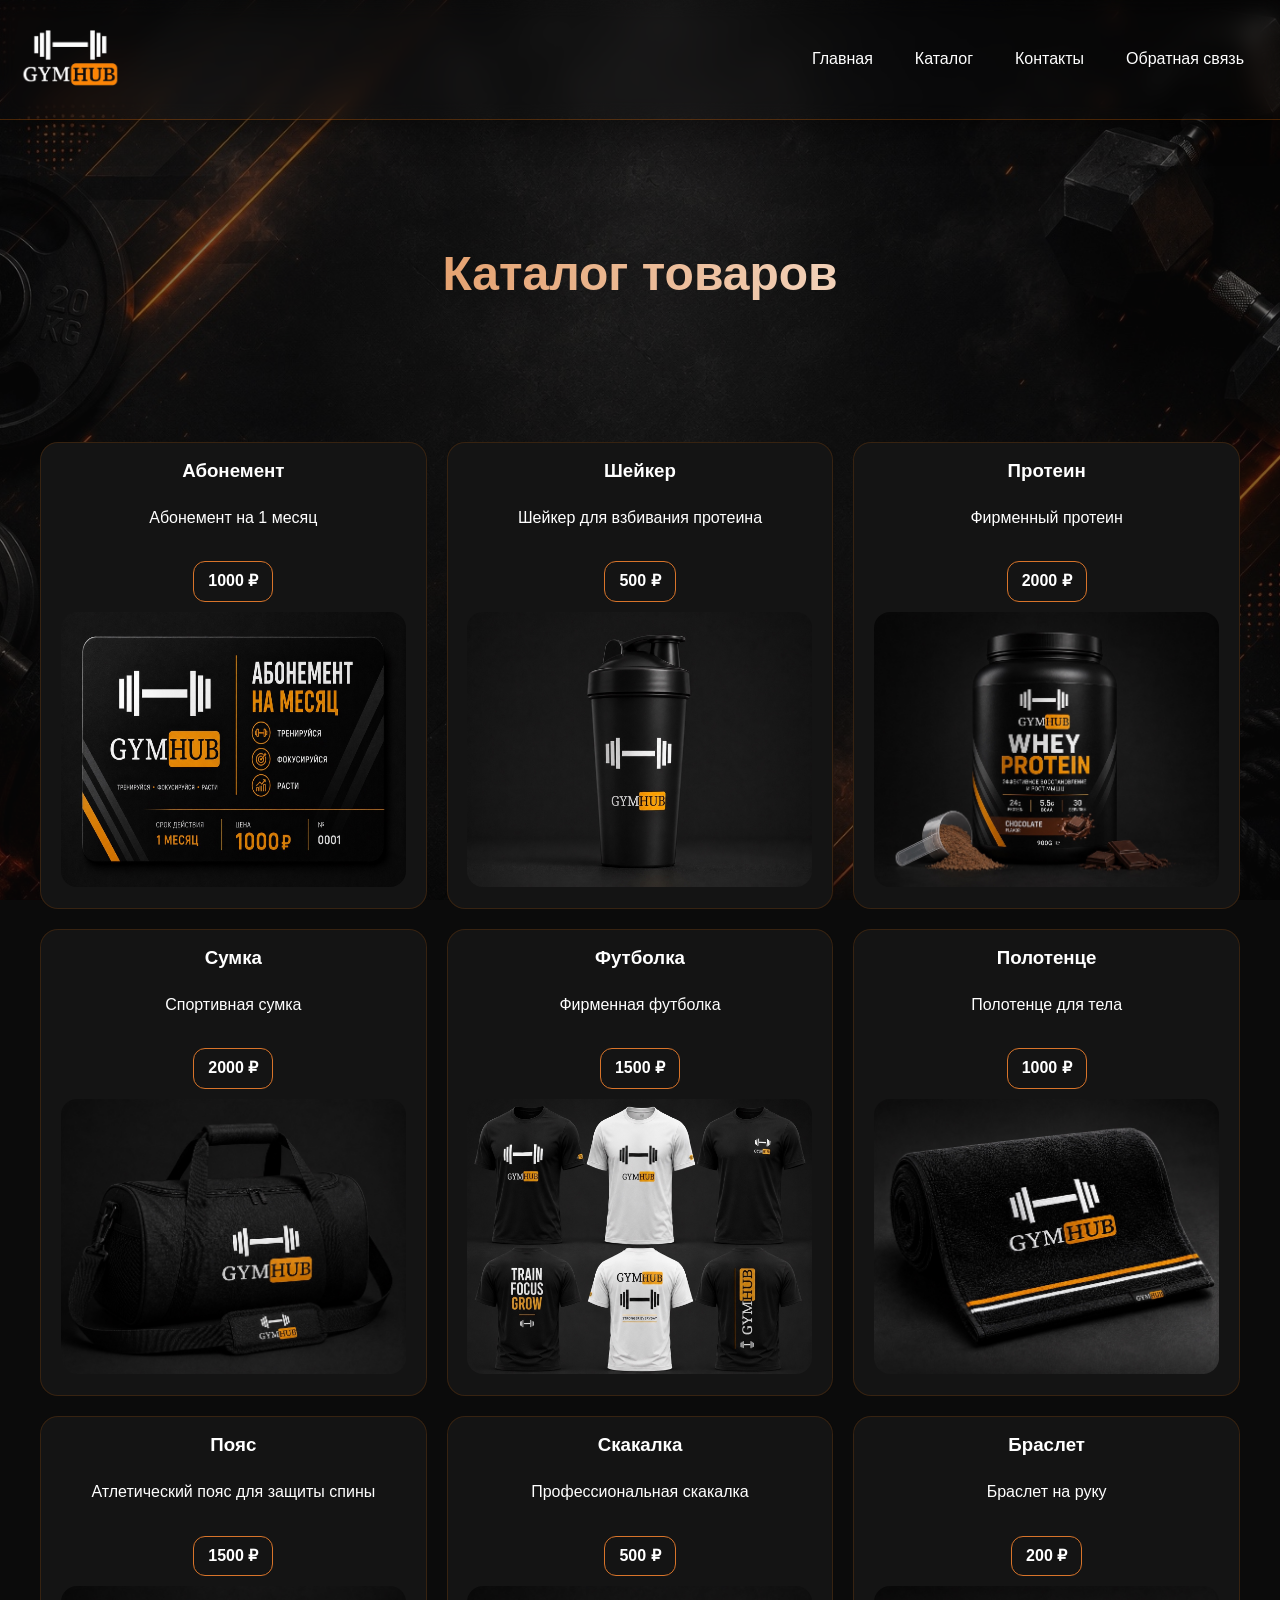
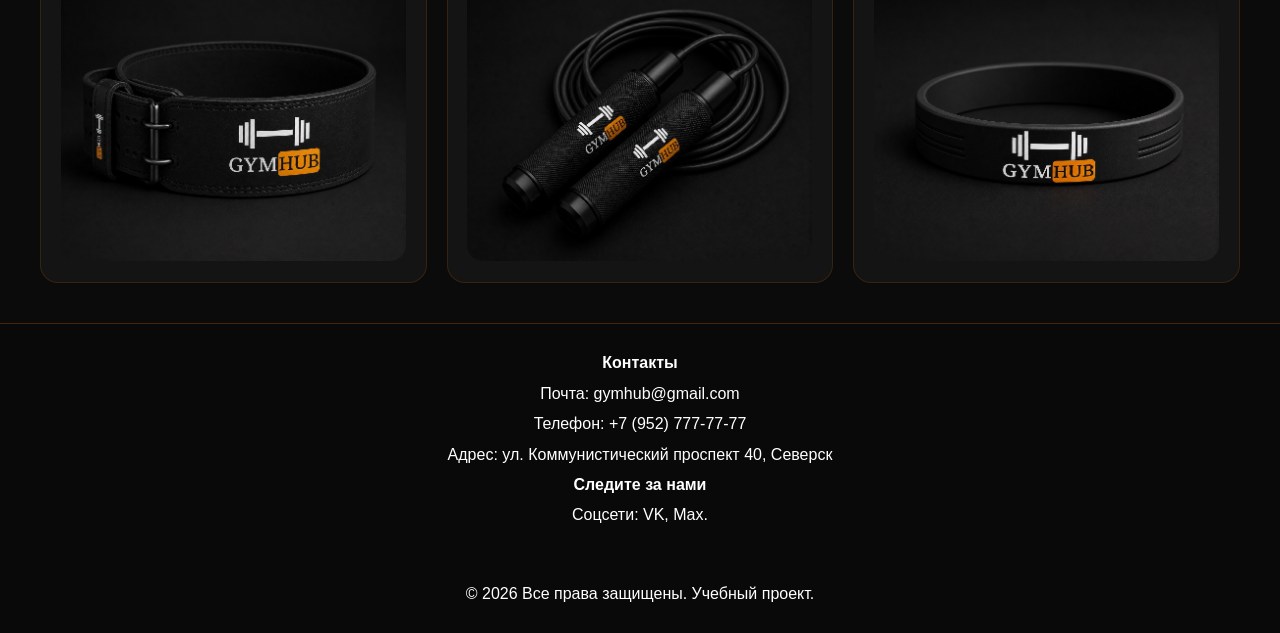
==== commit 52915a07: "пр-4" ====
--- a/catalog.html
+++ b/catalog.html
@@ -3,14 +3,14 @@
 <head>
     <meta charset="UTF-8">
     <meta name="viewport" content="width=device-width, initial-scale=1.0, viewport-fit=cover">
-    <title>Главная страница</title>
+    <title>Каталог</title>
     <link rel="stylesheet" href="style.css">
 </head>
 <body>
     <header>
         <div>
             <a href="index.html">
-                <img src="image/logo.png" width="100px">
+                <img class="logo" src="image/logo.png">
             </a>
             <nav>
                 <ul>
@@ -33,86 +33,89 @@
         <section>
             <div>
                 <div>
-                    
-                        <div>
-                        
-                            <h3>Абонемент</h3>
-                            <br>
-                            <p>Абонемент на 1 месяц</p>
-                            <br>
-                            <div>1000 ₽</div>
-                            <img src="image/abon.jpg" width="700" height="500">
-                        
+                    <div>
+                        <h3>Абонемент</h3>
+                        <br>
+                        <p>Абонемент на 1 месяц</p>
+                        <br>
+                        <div class="price">1000 ₽</div>
+                        <img class="catal_foto" src="image/abon.jpg">
                     </div>
+
                     <div>
-                        
-                            <h3>Шейкер</h3>
-                            <br>
-                            <p>Шейкер для взбивания протеина</p>
-                            <br>
-                            <div>500 ₽</div>
-                            <img src="image/shaker.jpg" width="700" height="500">
-                        
+                        <h3>Шейкер</h3>
+                        <br>
+                        <p>Шейкер для взбивания протеина</p>
+                        <br>
+                        <div class="price">500 ₽</div>
+                        <img class="catal_foto" src="image/shaker.jpg">   
                     </div>
+
                     <div>
                         <h3>Протеин</h3>
                         <br>
                         <p>Фирменный протеин</p>
                         <br>
-                        <div>2000 ₽</div>
-                        <img src="image/protein.jpg" width="700" height="500">
+                        <div class="price">2000 ₽</div>
+                        <img class="catal_foto" src="image/protein.jpg">
                     </div>
-                    <div>
-                        
-                            <h3>Футболка</h3>
-                            <br>
-                            <p>Фирменная футболка</p>
-                            <br>
-                            <div>1500 ₽</div>
-                            <img src="image/t-shirt.jpg" width="700" height="500">
-                        
-                    </div>
-                    
+
+
                     <div>
                         <h3>Сумка</h3>
                         <br>
                         <p>Спортивная сумка</p>
                         <br>
-                        <div>2000 ₽</div>
-                        <img src="image/sumka.jpg" width="700" height="500">
+                        <div class="price">2000 ₽</div>
+                        <img class="catal_foto" src="image/sumka.jpg">
                     </div>
+                    
+                    <div>
+                        
+                        <h3>Футболка</h3>
+                        <br>
+                        <p>Фирменная футболка</p>
+                        <br>
+                        <div class="price">1500 ₽</div>
+                        <img class="catal_foto" src="image/t-shirt.jpg">
+                    </div>
+                    
+                    
                     
                     <div>
                         <h3>Полотенце</h3>
                         <br>
                         <p>Полотенце для тела</p>
                         <br>
-                        <div>1000 ₽</div>
-                        <img src="image/polotence.jpg" width="700" height="500">
+                        <div class="price">1000 ₽</div>
+                        <img class="catal_foto" src="image/polotence.jpg">
                     </div>
+
                     <div>
                         <h3>Пояс</h3>
                         <br>
                         <p>Атлетический пояс для защиты спины</p>
                         <br>
-                        <div>1500 ₽</div>
-                        <img src="image/poyas.jpg" width="700" height="500">
+                        <div class="price">1500 ₽</div>
+                        <img class="catal_foto" src="image/poyas.jpg">
                     </div>
+
                     <div>
                         <h3>Скакалка</h3>
                         <br>
                         <p>Профессиональная скакалка</p>
                         <br>
-                        <div>500 ₽</div>
-                        <img src="image/skakalka.jpg" width="700" height="500">
+                        <div class="price">500 ₽</div>
+                        <img class="catal_foto" src="image/skakalka.jpg">
                     </div>
+
                     <div>
                         <h3>Браслет</h3>
                         <br>
                         <p>Браслет на руку</p>
                         <br>
-                        <div>200 ₽</div>
-                        <img src="image/braclet.jpg" width="700" height="500">
+                        <div class="price">200 ₽</div>
+                        <img class="catal_foto" src="image/braclet.jpg">
                     </div>
                 </div>
             </div>
--- a/style.css
+++ b/style.css
@@ -1,11 +1,11 @@
-
+/* СБРОС СТИЛЕЙ */
 *{
     margin:0;
     padding:0;
-    box-sizing:
-    border-box
-}
-
+    box-sizing:border-box;
+}
+
+/*ПЕРЕМЕННЫЕ САЙТА*/
 :root{
     --bg:#000000;
     --card:#141414;
@@ -13,29 +13,80 @@
     --text:#ffffff;
 }
 
+/*ОСНОВНЫЕ СТИЛИ*/
 body{
-    font-family:Segoe UI,Arial,sans-serif;
+    font-family:Segoe UI, Arial, sans-serif;
     background:linear-gradient(180deg,#080808,#121212);
     color:var(--text);
-    line-height:1;
-}
-
-section:first-child{
-    padding:80px 20px;
-    text-align:center;
-}
-
+    line-height:1.4;
+}
+
+/* Оранжевое свечение на фоне */
+body::before{
+    content:"";
+    position:fixed;
+    inset:0;
+    background:radial-gradient(circle at top right,rgba(255,122,0,.15),transparent 40%);
+    pointer-events:none;
+}
+
+a{
+    text-decoration:none;
+    
+}
+
+img{
+    max-width:100%;
+    height:auto;
+    border-radius:16px;
+}
+
+/* КАРТИНКИ */
+.logo{
+    width: 100px;
+}
+
+.premium{
+    width: 500px;
+    height: 500px;
+}
+
+.popylar{
+    width: 390px;
+    height: 280px;
+}
+
+.foto_contact{
+    width: 20px;
+    height: 20px;
+}
+
+iframe{
+    width: 100%;
+    height: 500px;
+    border-radius:16px;
+}
+
+.catal_foto{
+    width: 345px;
+    height: 275px;
+}
+
+/*ШАПКА САЙТА*/
 header{
     position:sticky;
     top:0;
     z-index:100;
-    /*background:rgba(0, 0, 0, 0.95);*/
     backdrop-filter:blur(10px);
     border-bottom:1px solid rgba(255,122,0,.25);
-}
-
-header>div,footer>div,main,section>div{
-    max-width:1200px;
+    box-shadow:0 10px 30px rgba(0,0,0,.35);
+}
+
+header>div,
+footer>div,
+main,
+section>div{
+    max-width:1400px;
     margin:auto;
     padding:20px;
 }
@@ -46,17 +97,15 @@
     align-items:center;
 }
 
-/* Навигация */
+/* НАВИГАЦИЯ */
 nav ul{
     display:flex;
     gap:10px;
     list-style:none;
 }
 
-
 nav a{
-    color:white;
-    text-decoration:none;
+    color:#fff;
     padding:10px 16px;
     border-radius:12px;
     transition:.3s;
@@ -66,7 +115,7 @@
     background:var(--accent);
 }
 
-
+/* ЗАГОЛОВКИ */
 h1{
     font-size:3rem;
     margin-bottom:15px;
@@ -77,197 +126,333 @@
 
 h2{
     color:var(--accent);
-    text-align: center;
-    margin:20px 0 20px}
+    text-align:center;
+    margin:20px 0;
+}
+
+/* СЕКЦИИ И КАРТОЧКИ */
+section:first-child{
+    padding:80px 20px;
+    text-align:center;
+}
 
 section div div{
     border-radius:18px;
-    text-align: center;
-}
-
-img{
-    max-width:100%;
-    height:auto;
-    border-radius:16px;
-}
-
-main div div{
-    background:var(--card);
-    padding:10px;
-    border:1px solid rgba(255,122,0,.15);
-    transition:.3s;
-}
-
-a {
-    text-decoration: none;
-}
-
+    text-align:center;
+}
+
+main{
+    max-width:1300px;
+    margin:0 auto;
+}
+
+
+/*КНОПКИ*/
 .button{
     background:var(--accent);
-    color:white;
+    color:#fff;
     border:none;
     padding:14px 20px;
     border-radius:12px;
     cursor:pointer;
     font-weight:700;
-    width: fit-content;
-    margin: auto;
-}
-
-footer{
-    margin-top:60px;
-    background:#090909;
-    border-top:1px solid rgba(255,122,0,.25);
-    margin: 0 auto;
-    text-align: center; 
-}
-
-footer p,footer h4{margin:8px 0}
-
-
-
-
-main div div:hover{
-transform:translateY(-6px);
-box-shadow:0 10px 25px rgba(255,122,0,.2);
-}
-
-
-
-
-section:last-of-type > div > div{
-    display:grid !important;
-    grid-template-columns:repeat(1,minmax(260px,1fr));
-    gap:24px;
-}
-
-
-header{
-    box-shadow:0 10px 30px rgba(0,0,0,.35);
-}
-
-main{
-    max-width:1400px;
-    margin:0 auto;
-}
-
-.review,.hero-stats div,main div div{
-    backdrop-filter:blur(8px);
-}
-
-
-/* Код для 3 Таблички */
+    width:fit-content;
+    margin:auto;
+    box-shadow: 0px 0px 50px 0px #d8742ab3;
+    transition:.3s;
+}
+.button:hover{
+    transform: translateY(-6px);
+}
+.button1{
+    background:var(--accent);
+    color:#fff;
+    border:none;
+    padding:14px 20px;
+    border-radius:12px;
+    cursor:pointer;
+    font-weight:700;
+    width:fit-content;
+    margin:auto;
+    box-shadow: 0px 0px 50px 0px #d8742ab3;
+    width: 100%;
+    transition:.3s;
+}
+.button1:hover{
+    transform: translateY(-6px);
+}
+
+/* БЛОК СО СТАТИСТИКОЙ*/
 .hero-stats{
     display:flex;
     gap:20px;
     justify-content:center;
     flex-wrap:wrap;
-    margin-top:20px
-}
-
-
+    margin-top:20px;
+}
 .hero-stats div{
     background:#171717;
     padding:15px 25px;
-    border-radius:15px
-}
-
-/* Таблички с отзывами */
+    border-radius:15px;
+    backdrop-filter:blur(8px);
+    border: 1px solid var(--accent);
+    transition:.3s;
+}
+.hero-stats div:hover{
+    transform:translateY(-6px);
+    box-shadow:0 10px 25px rgba(255,122,0,.2);
+}
+
+/*ОТЗЫВЫ*/
 .review{
     background:#181818;
     padding:20px;
-    border-left:4px solid var(--accent)
-}
-
-/* Желтый свет */
-body::before{
-content:"";
-position:fixed;inset:0;
-background:radial-gradient(circle at top right,rgba(255,122,0,.15),transparent 40%);
-pointer-events:none;
-}
-
-/* Грид для каталога и отзывов */
+    border-left:4px solid var(--accent);
+    backdrop-filter:blur(8px);
+}
+/* Каталог */
 main section:nth-of-type(2) > div > div{
     display:grid!important;
     grid-template-columns:repeat(3,1fr)!important;
     gap:20px!important;
 }
 
-/* Грид для популярных товаров*/
+/* Популярные товары */
 main section:nth-of-type(3) > div > div{
     display:grid!important;
     grid-template-columns:repeat(3,1fr)!important;
     gap:20px!important;
 }
 
-
-/* Контакты */
-.contacts-info a, a[
-    href^="tel:"
-    ], a[href*="vk.com"], a[href*="max.ru"], a[href^="mailto:"], a[href="gymhub@gmail.com"]{color:#ff7a00!important;font-weight:600;}
-
-/* Грид для "Наши преимущества */
+/* Преимущества */
 .why-grid{
-    display: grid;
-    grid-template-columns: repeat(3, 1fr);
-    gap: 20px;
+    display:grid!important;
+    grid-template-columns:repeat(3,1fr)!important;
+    gap:20px!important;
     border-radius: 18px;
 }
-
 .why-grid > div{
+    width:100%;
+    text-align:center;
+    background:var(--card);
+    padding:10px;
+    border:1px solid rgba(255,122,0,.15);
+    border-radius:18px;
+    transition:.3s;
+}
+.why-grid > div:hover{
+    transform:translateY(-6px);
+    box-shadow:0 10px 25px rgba(255,122,0,.2);
+    border:2px solid var(--accent);
+}
+.why-grid img{
+    width:100%;
+    height:300px;
+    object-fit:cover;
+    border-radius:16px;
+}
+
+/* Последний блок */
+section:last-of-type > div > div{
+    display:grid;
+    grid-template-columns:1fr;
+    gap:24px;
+}
+
+/*КОНТАКТЫ*/
+.contacts-info a,a[href^="tel:"],a[href*="vk.com"],a[href*="max.ru"],a[href^="mailto:"]{
+    color:#ff7a00!important;
+    font-weight:600;
+    display:grid;
+    gap:20px;
+}
+.contacts-info > div{
+    background:var(--card);
+    padding:20px;
+    border-radius:18px;
+    border:1px solid rgba(255,122,0,.15);
+    transition:.3s;
+}
+.contacts-info > div:hover{
+    transform:translateY(-6px);
+    box-shadow:0 10px 25px rgba(255,122,0,.2);
+    border:2px solid var(--accent);
+}
+
+/*СТРАНИЦА ОБРАТНОЙ СВЯЗИ*/
+.feedback-page{
+    max-width:900px;
+    margin:50px auto;
+    padding:20px;
+}
+.feedback-card{
+    background:#111;
+    border:1px solid #ff7a00;
+    border-radius:20px;
+    padding:30px;
+    box-shadow:0 0 25px rgba(255,122,0,.25);
+}
+.feedback-card h1{
+    text-align:center;
+    color:#ff7a00;
+}
+.feedback-form{
+    display:grid;
+    gap:15px;
+}
+.feedback-form input,
+.feedback-form textarea{
+    padding:14px;
+    border-radius:12px;
+    border:1px solid #333;
+    background:#1a1a1a;
+    color:#fff;
+}
+.feedback-form button{
+    padding:15px;
+    border:none;
+    border-radius:12px;
+    background:#ff7a00;
+    color:#fff;
+    font-weight:bold;
+    cursor:pointer;
+}
+.feedback-form button:hover{
+    transform:translateY(-3px);
+    transition:.3s;
+}
+
+/* ПОДВАЛ */
+footer{
+    background:#090909;
+    border-top:1px solid rgba(255,122,0,.25);
+    text-align:center;
+}
+footer p,
+footer h4{
+    margin:8px 0;
+}
+
+/* Каталог и популярные товары */
+main section:nth-of-type(2) > div > div > div,
+main section:nth-of-type(3) > div > div > div{
+    background:var(--card);
+    border:1px solid rgba(255,122,0,.15);
+    border-radius:18px;
+    padding:15px;
+    transition:.3s;
+    backdrop-filter:blur(8px);
+}
+main section:nth-of-type(2) > div > div > div:hover,
+main section:nth-of-type(3) > div > div > div:hover{
+    transform:translateY(-6px);
+    box-shadow:0 10px 25px rgba(255,122,0,.2);
+    border: 2px solid var(--accent);
+}
+
+/* Цена товара */
+.price{
+    display:inline-block;
+    padding:8px 14px;
+    margin:10px 0;
+    border-radius:12px;
+    border:1px solid var(--accent);
+    background:rgba(20, 20, 20);
+    color:var(--text);
+    font-weight:700;
+}
+body{
+    position: relative;
+    background: #0b0b0b;
+}
+
+/* Затемнённый фон */
+body::before{
+    content: "";
+    position: fixed;
+    top: 0;
+    left: 0;
     width: 100%;
-    text-align: center;
-    border-radius: 18px;
-}
-
-
-
-/* Для телефонов */
-@media(max-width:900px)
-{
-    main section:nth-of-type(2)>div>div,
-    main section:nth-of-type(3)>div>div{
+    height: 100%;
+    background:    
+    url("image/hub.jpg");
+    background-size: cover;
+    background-position: center;
+    background-repeat: no-repeat;
+    opacity: 0.5;
+    z-index: -1;
+    pointer-events: none;
+}
+
+/* Контент поверх фона */
+header,
+main,
+footer{
+    position: relative;
+    z-index: 1;
+}
+
+/* Исправление кнопки каталога */
+.catalog-btn{
+    display:block;
+    width:fit-content;
+    margin:0 auto;
+}
+.catalog-btn .button{
+    margin:0;
+}
+
+/* АДАПТИВНОСТЬ*/
+@media (max-width:900px){
+    main section:nth-of-type(2) > div > div,
+    main section:nth-of-type(3) > div > div,
+    .why-grid{
         grid-template-columns:repeat(2,1fr)!important;
     }
 }
-@media(max-width:600px){
-    main section:nth-of-type(2)>div>div,
-    main section:nth-of-type(3)>div>div{
+@media (max-width:600px){
+    main section:nth-of-type(2) > div > div,
+    main section:nth-of-type(3) > div > div,
+    .why-grid{
         grid-template-columns:1fr!important;
     }
 }
 
-
-
-@media(max-width:900px){
-    .products-container,
-    .products-grid,
-    .catalog-container,
-    .catalog-grid,
-    .products{
-        grid-template-columns:repeat(2,1fr) !important;
-    }
-}
-
-@media(max-width:600px){
-    .products-container,
-    .products-grid,
-    .catalog-container,
-    .catalog-grid,
-    .products{
-        grid-template-columns:1fr !important;
-    }
-}
-
-@media(max-width:900px){
-    section:last-of-type > div > div{
-        grid-template-columns:repeat(2,1fr);
-    }
-}
-
-@media(max-width:600px){
-    section:last-of-type > div > div{
+/* МОБИЛЬНАЯ ВЕРСИЯ */
+@media (max-width: 768px){
+    header>div{
+        flex-direction:column;
+        gap:15px;
+    }
+
+    nav ul{
+        flex-wrap:wrap;
+        justify-content:center;
+    }
+
+    h1{
+        font-size:2rem;
+    }
+
+    .premium,
+    .popylar,
+    .catal_foto{
+        width:100%;
+        height:auto;
+    }
+
+    iframe{
+        height:300px;
+    }
+
+    .contacts-info{
+        display:grid;
         grid-template-columns:1fr;
     }
-}+
+    .button,
+    .button1{
+        width:100%;
+        max-width:320px;
+    }
+}
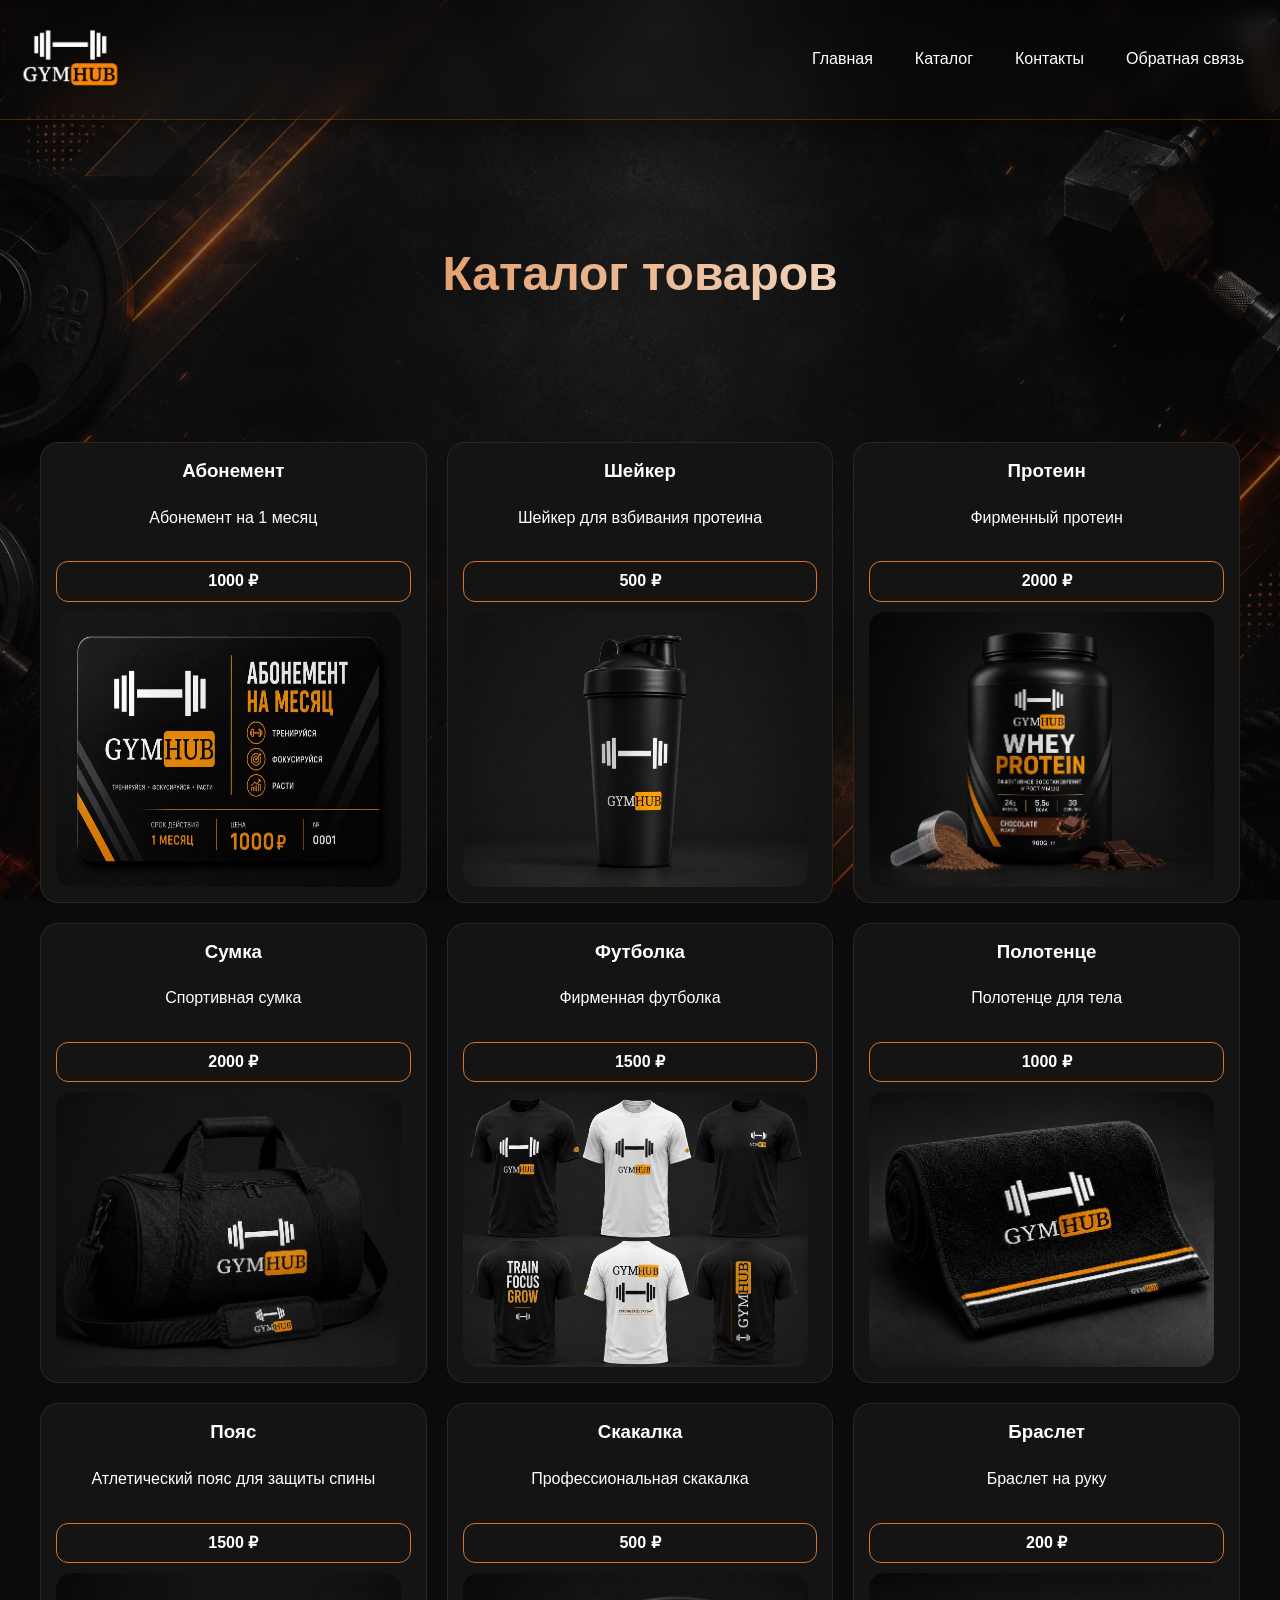
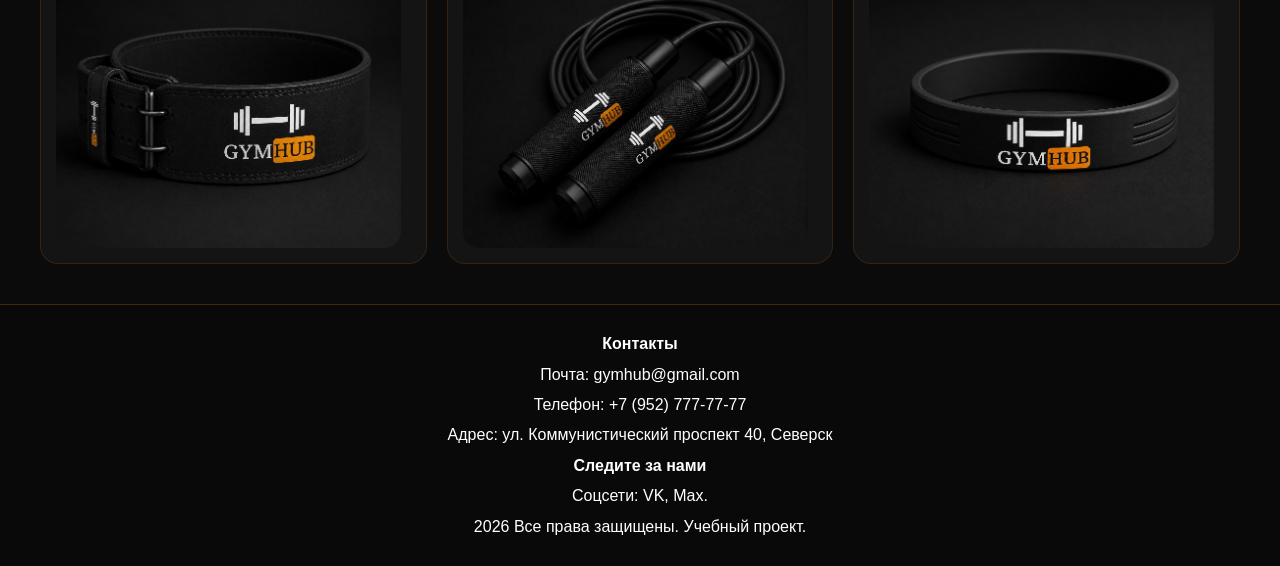
==== commit 82d37e70: "пр 4-1" ====
--- a/catalog.html
+++ b/catalog.html
@@ -133,11 +133,8 @@
             <div>
                 <h4>Следите за нами</h4>
                 <p>Соцсети: VK, Max.</p>
+                <p>2026 Все права защищены. Учебный проект.</p>
             </div>
         </div>
-        <div>
-            <p>&copy; 2026 Все права защищены. Учебный проект.</p>
-        </div>
     </footer>
-</body>
 </html>
--- a/style.css
+++ b/style.css
@@ -5,7 +5,7 @@
     box-sizing:border-box;
 }
 
-/*ПЕРЕМЕННЫЕ САЙТА*/
+/* ПЕРЕМЕННЫЕ САЙТА */
 :root{
     --bg:#000000;
     --card:#141414;
@@ -13,7 +13,7 @@
     --text:#ffffff;
 }
 
-/*ОСНОВНЫЕ СТИЛИ*/
+/* ОСНОВНЫЕ СТИЛИ */
 body{
     font-family:Segoe UI, Arial, sans-serif;
     background:linear-gradient(180deg,#080808,#121212);
@@ -32,7 +32,6 @@
 
 a{
     text-decoration:none;
-    
 }
 
 img{
@@ -72,7 +71,7 @@
     height: 275px;
 }
 
-/*ШАПКА САЙТА*/
+/* ШАПКА САЙТА */
 header{
     position:sticky;
     top:0;
@@ -91,6 +90,15 @@
     padding:20px;
 }
 
+footer {
+    background: #090909;
+    border-top: 1px solid rgba(255, 122, 0, .25);
+    display: flex;
+    justify-content: center;
+    align-items: center;
+    text-align: center;
+}
+  
 header>div{
     display:flex;
     justify-content:space-between;
@@ -139,6 +147,9 @@
 section div div{
     border-radius:18px;
     text-align:center;
+    display: flex;
+    flex-direction: column;
+    justify-content: space-between;
 }
 
 main{
@@ -146,8 +157,7 @@
     margin:0 auto;
 }
 
-
-/*КНОПКИ*/
+/* КНОПКИ */
 .button{
     background:var(--accent);
     color:#fff;
@@ -182,7 +192,7 @@
     transform: translateY(-6px);
 }
 
-/* БЛОК СО СТАТИСТИКОЙ*/
+/* БЛОК СО СТАТИСТИКОЙ */
 .hero-stats{
     display:flex;
     gap:20px;
@@ -203,7 +213,7 @@
     box-shadow:0 10px 25px rgba(255,122,0,.2);
 }
 
-/*ОТЗЫВЫ*/
+/* ОТЗЫВЫ */
 .review{
     background:#181818;
     padding:20px;
@@ -218,164 +228,175 @@
 }
 
 /* Популярные товары */
-main section:nth-of-type(3) > div > div{
-    display:grid!important;
-    grid-template-columns:repeat(3,1fr)!important;
-    gap:20px!important;
+main section:nth-of-type(3) > div > div {
+    display: grid !important;
+    grid-template-columns: repeat(3, 1fr) !important;
+    gap: 20px !important;
 }
 
 /* Преимущества */
-.why-grid{
-    display:grid!important;
-    grid-template-columns:repeat(3,1fr)!important;
-    gap:20px!important;
+.why-grid {
+    display: grid !important;
+    grid-template-columns: repeat(3, 1fr) !important;
+    gap: 20px !important;
     border-radius: 18px;
 }
-.why-grid > div{
-    width:100%;
-    text-align:center;
-    background:var(--card);
-    padding:10px;
-    border:1px solid rgba(255,122,0,.15);
-    border-radius:18px;
-    transition:.3s;
-}
-.why-grid > div:hover{
-    transform:translateY(-6px);
-    box-shadow:0 10px 25px rgba(255,122,0,.2);
-    border:2px solid var(--accent);
-}
-.why-grid img{
-    width:100%;
-    height:300px;
-    object-fit:cover;
-    border-radius:16px;
+.why-grid > div {
+    width: 100%;
+    text-align: center;
+    background: var(--card);
+    padding: 10px;
+    border: 1px solid rgba(255, 122, 0, .15);
+    border-radius: 18px;
+    transition: .3s;
+}
+.why-grid > div:hover {
+    transform: translateY(-6px);
+    box-shadow: 0 10px 25px rgba(255, 122, 0, .2);
+    border: 2px solid var(--accent);
+}
+.why-grid img {
+    width: 100%;
+    height: 300px;
+    object-fit: cover;
+    border-radius: 16px;
 }
 
 /* Последний блок */
-section:last-of-type > div > div{
-    display:grid;
-    grid-template-columns:1fr;
-    gap:24px;
-}
-
-/*КОНТАКТЫ*/
-.contacts-info a,a[href^="tel:"],a[href*="vk.com"],a[href*="max.ru"],a[href^="mailto:"]{
-    color:#ff7a00!important;
-    font-weight:600;
-    display:grid;
-    gap:20px;
-}
-.contacts-info > div{
-    background:var(--card);
-    padding:20px;
-    border-radius:18px;
-    border:1px solid rgba(255,122,0,.15);
-    transition:.3s;
-}
-.contacts-info > div:hover{
-    transform:translateY(-6px);
-    box-shadow:0 10px 25px rgba(255,122,0,.2);
-    border:2px solid var(--accent);
-}
-
-/*СТРАНИЦА ОБРАТНОЙ СВЯЗИ*/
-.feedback-page{
-    max-width:900px;
-    margin:50px auto;
-    padding:20px;
-}
-.feedback-card{
-    background:#111;
-    border:1px solid #ff7a00;
-    border-radius:20px;
-    padding:30px;
-    box-shadow:0 0 25px rgba(255,122,0,.25);
-}
-.feedback-card h1{
-    text-align:center;
-    color:#ff7a00;
-}
-.feedback-form{
-    display:grid;
-    gap:15px;
+section:last-of-type > div > div {
+    display: grid;
+    grid-template-columns: 1fr;
+    gap: 24px;
+}
+
+/* КОНТАКТЫ */
+.contacts-info a, a[href^="tel:"], a[href*="vk.com"], a[href*="max.ru"], a[href^="mailto:"] {
+    color: #ff7a00 !important;
+    font-weight: 600;
+    display: grid;
+    gap: 20px;
+}
+.contacts-info > div {
+    background: var(--card);
+    padding: 20px;
+    border-radius: 18px;
+    border: 1px solid rgba(255, 122, 0, .15);
+    transition: .3s;
+}
+.contacts-info > div:hover {
+    transform: translateY(-6px);
+    box-shadow: 0 10px 25px rgba(255, 122, 0, .2);
+    border: 2px solid var(--accent);
+}
+
+/* СТРАНИЦА ОБРАТНОЙ СВЯЗИ */
+.feedback-page {
+    max-width: 900px;
+    margin: 50px auto;
+    padding: 20px;
+}
+.feedback-card {
+    background: #111;
+    border: 1px solid #ff7a00;
+    border-radius: 20px;
+    padding: 30px;
+    box-shadow: 0 0 25px rgba(255, 122, 0, .25);
+}
+.feedback-card h1 {
+    text-align: center;
+    color: #ff7a00;
+}
+.feedback-form {
+    display: grid;
+    gap: 15px;
 }
 .feedback-form input,
-.feedback-form textarea{
-    padding:14px;
-    border-radius:12px;
-    border:1px solid #333;
-    background:#1a1a1a;
-    color:#fff;
-}
-.feedback-form button{
-    padding:15px;
-    border:none;
-    border-radius:12px;
-    background:#ff7a00;
-    color:#fff;
-    font-weight:bold;
-    cursor:pointer;
-}
-.feedback-form button:hover{
-    transform:translateY(-3px);
-    transition:.3s;
+.feedback-form textarea {
+    padding: 14px;
+    border-radius: 12px;
+    border: 1px solid #333;
+    background: #1a1a1a;
+    color: #fff;
+}
+.feedback-form button {
+    padding: 15px;
+    border: none;
+    border-radius: 12px;
+    background: #ff7a00;
+    color: #fff;
+    font-weight: bold;
+    cursor: pointer;
+}
+.feedback-form button:hover {
+    transform: translateY(-3px);
+    transition: .3s;
 }
 
 /* ПОДВАЛ */
-footer{
-    background:#090909;
-    border-top:1px solid rgba(255,122,0,.25);
-    text-align:center;
+footer {
+    background: #090909;
+    border-top: 1px solid rgba(255, 122, 0, .25);
+    display: flex;
+    justify-content: center;
+    align-items: center;
+    text-align: center;
 }
 footer p,
-footer h4{
-    margin:8px 0;
+footer h4 {
+    margin: 8px 0;
 }
 
 /* Каталог и популярные товары */
 main section:nth-of-type(2) > div > div > div,
-main section:nth-of-type(3) > div > div > div{
-    background:var(--card);
-    border:1px solid rgba(255,122,0,.15);
-    border-radius:18px;
-    padding:15px;
-    transition:.3s;
-    backdrop-filter:blur(8px);
+main section:nth-of-type(3) > div > div > div {
+    background: var(--card);
+    border: 1px solid rgba(255, 122, 0, .15);
+    border-radius: 18px;
+    padding: 15px;
+    transition: .3s;
+    backdrop-filter: blur(8px);
 }
 main section:nth-of-type(2) > div > div > div:hover,
-main section:nth-of-type(3) > div > div > div:hover{
-    transform:translateY(-6px);
-    box-shadow:0 10px 25px rgba(255,122,0,.2);
+main section:nth-of-type(3) > div > div > div:hover {
+    transform: translateY(-6px);
+    box-shadow: 0 10px 25px rgba(255, 122, 0, .2);
     border: 2px solid var(--accent);
 }
 
 /* Цена товара */
-.price{
-    display:inline-block;
-    padding:8px 14px;
-    margin:10px 0;
-    border-radius:12px;
-    border:1px solid var(--accent);
-    background:rgba(20, 20, 20);
-    color:var(--text);
-    font-weight:700;
-}
-body{
+.price {
+    display: inline-block;
+    padding: 8px 14px;
+    margin: 10px 0;
+    border-radius: 12px;
+    border: 1px solid var(--accent);
+    background: rgba(20, 20, 20);
+    color: var(--text);
+    font-weight: 700;
+}
+
+/* Шапка с flex */
+header > div {
+    display: flex;
+    align-items: center;
+    justify-content: space-between;
+    width: 100%;
+}
+
+body {
     position: relative;
     background: #0b0b0b;
 }
 
 /* Затемнённый фон */
-body::before{
+body::before {
     content: "";
     position: fixed;
     top: 0;
     left: 0;
     width: 100%;
     height: 100%;
-    background:    
-    url("image/hub.jpg");
+    background: url("image/hub.jpg");
     background-size: cover;
     background-position: center;
     background-repeat: no-repeat;
@@ -387,72 +408,70 @@
 /* Контент поверх фона */
 header,
 main,
-footer{
+footer {
     position: relative;
     z-index: 1;
 }
 
 /* Исправление кнопки каталога */
-.catalog-btn{
-    display:block;
-    width:fit-content;
-    margin:0 auto;
-}
-.catalog-btn .button{
-    margin:0;
-}
-
-/* АДАПТИВНОСТЬ*/
-@media (max-width:900px){
+.catalog-btn {
+    display: block;
+    width: fit-content;
+    margin: 0 auto;
+}
+.catalog-btn .button {
+    margin: 0;
+}
+
+/* АДАПТИВНОСТЬ */
+@media (max-width: 900px) {
     main section:nth-of-type(2) > div > div,
     main section:nth-of-type(3) > div > div,
-    .why-grid{
-        grid-template-columns:repeat(2,1fr)!important;
-    }
-}
-@media (max-width:600px){
+    .why-grid {
+        grid-template-columns: repeat(2, 1fr) !important;
+    }
+    /* Адаптация шапки для средних экранов */
+    header > div {
+        flex-wrap: wrap;
+    }
+}
+@media (max-width: 600px) {
     main section:nth-of-type(2) > div > div,
     main section:nth-of-type(3) > div > div,
-    .why-grid{
-        grid-template-columns:1fr!important;
+    .why-grid {
+        grid-template-columns: 1fr !important;
     }
 }
 
 /* МОБИЛЬНАЯ ВЕРСИЯ */
-@media (max-width: 768px){
-    header>div{
-        flex-direction:column;
-        gap:15px;
-    }
-
-    nav ul{
-        flex-wrap:wrap;
-        justify-content:center;
-    }
-
-    h1{
-        font-size:2rem;
-    }
-
+@media (max-width: 768px) {
+    header > div {
+        flex-direction: column;
+        gap: 15px;
+    }
+    nav ul {
+        flex-wrap: wrap;
+        justify-content: center;
+    }
+    h1 {
+        font-size: 2rem;
+    }
     .premium,
     .popylar,
-    .catal_foto{
-        width:100%;
-        height:auto;
-    }
-
-    iframe{
-        height:300px;
-    }
-
-    .contacts-info{
-        display:grid;
-        grid-template-columns:1fr;
-    }
-
+    .catal_foto {
+        width: 100%;
+        height: auto;
+    }
+    iframe {
+        height: 300px;
+    }
+    .contacts-info {
+        display: grid;
+        grid-template-columns: 1fr;
+    }
     .button,
-    .button1{
-        width:100%;
-        max-width:320px;
-    }
-}
+    .button1 {
+        width: 100%;
+        max-width: 320px;
+    }
+}
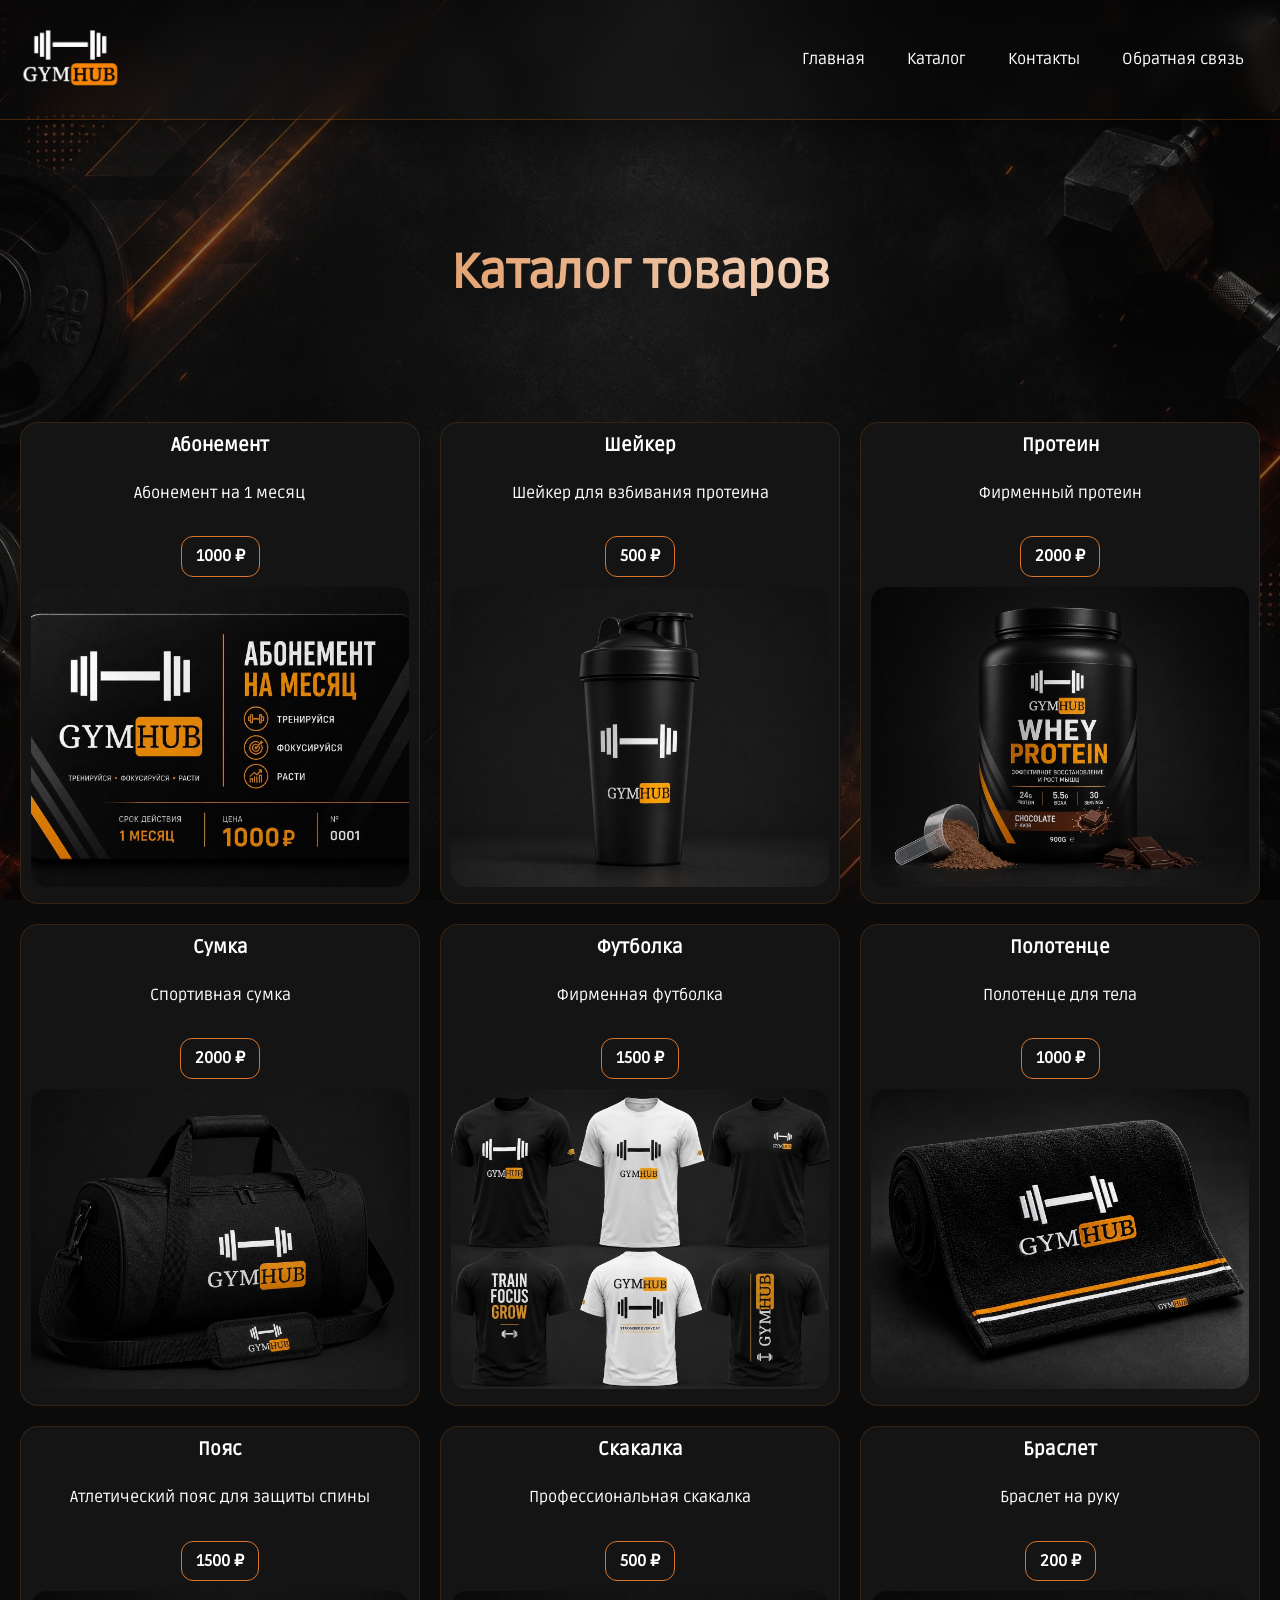
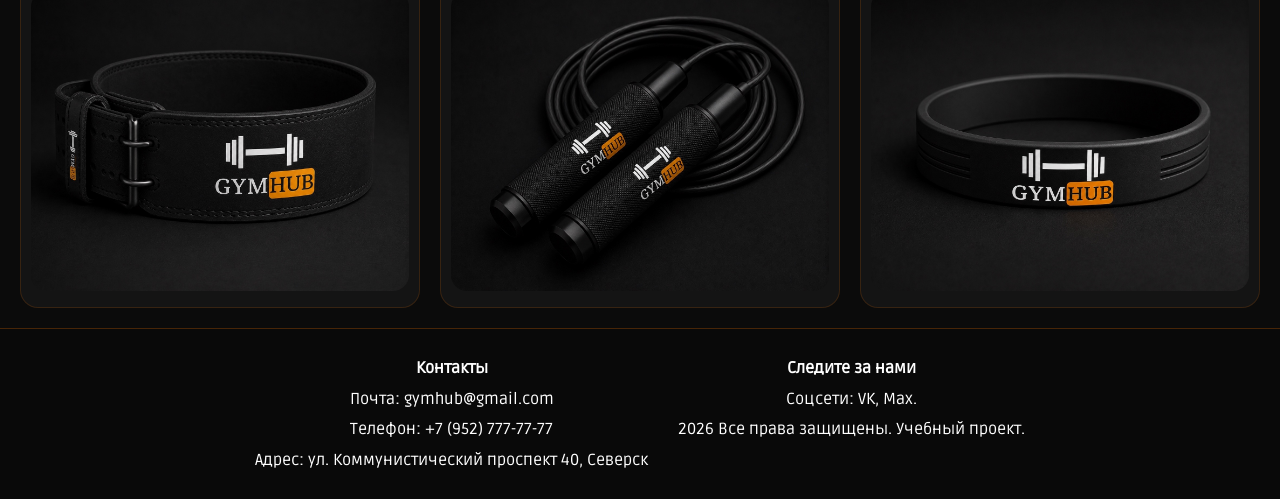
==== commit 7b08010e: "пр7" ====
--- a/catalog.html
+++ b/catalog.html
@@ -12,7 +12,10 @@
             <a href="index.html">
                 <img class="logo" src="image/logo.png">
             </a>
-            <nav>
+            <button class="burger-btn" aria-label="menu">
+<span></span><span></span><span></span>
+</button>
+<nav>
                 <ul>
                     <li><a href="index.html">Главная</a></li>
                     <li><a href="catalog.html">Каталог</a></li>
@@ -30,9 +33,8 @@
             </div>
         </section>
 
-        <section>
             <div>
-                <div>
+                <div class="why-grid">
                     <div>
                         <h3>Абонемент</h3>
                         <br>
@@ -137,4 +139,16 @@
             </div>
         </div>
     </footer>
+<script>
+document.addEventListener('DOMContentLoaded',function(){
+ const btn=document.querySelector('.burger-btn');
+ const nav=document.querySelector('nav');
+ if(btn && nav){
+   btn.addEventListener('click',function(){
+      nav.classList.toggle('active');
+      btn.classList.toggle('active');
+   });
+ }
+});
+</script>
 </html>
--- a/style.css
+++ b/style.css
@@ -1,8 +1,14 @@
+@font-face {
+    font-family: 'Rude';
+    src: url(fonts/Ruda-Regular.ttf);
+}
+
 /* СБРОС СТИЛЕЙ */
 *{
     margin:0;
     padding:0;
     box-sizing:border-box;
+    font-family: 'Rude';
 }
 
 /* ПЕРЕМЕННЫЕ САЙТА */
@@ -266,7 +272,7 @@
 section:last-of-type > div > div {
     display: grid;
     grid-template-columns: 1fr;
-    gap: 24px;
+    gap: 5px;
 }
 
 /* КОНТАКТЫ */
@@ -435,6 +441,7 @@
         flex-wrap: wrap;
     }
 }
+
 @media (max-width: 600px) {
     main section:nth-of-type(2) > div > div,
     main section:nth-of-type(3) > div > div,
@@ -449,29 +456,208 @@
         flex-direction: column;
         gap: 15px;
     }
+
     nav ul {
         flex-wrap: wrap;
         justify-content: center;
     }
+
     h1 {
         font-size: 2rem;
     }
+
     .premium,
     .popylar,
     .catal_foto {
         width: 100%;
         height: auto;
     }
+
     iframe {
         height: 300px;
     }
+
     .contacts-info {
         display: grid;
         grid-template-columns: 1fr;
     }
+
     .button,
     .button1 {
         width: 100%;
         max-width: 320px;
     }
-}+}
+
+header > div,
+footer > div{
+    flex-wrap:wrap;
+}
+
+footer > div{
+    display:flex;
+    justify-content:space-between;
+    gap:30px;
+}
+
+.feedback-form input,
+.feedback-form textarea,
+.feedback-form select{
+    width:100%;
+    font-size:16px;
+}
+
+@media (max-width:1024px){
+    h1{
+        font-size:2.4rem;
+    }
+    h2{
+        font-size:1.8rem;
+    }
+    header>div,
+    footer>div,
+    main,
+    section>div{
+        padding:15px;
+    }
+}
+
+@media (max-width:768px){
+    body{
+        font-size:14px;
+    }
+    nav ul{
+        flex-direction:column;
+        align-items:center;
+        width:100%;
+        gap:10px;
+    }
+    nav ul li{
+        width:100%;text-align:center;
+    }
+    nav ul li a{
+        display:block;width:100%;
+    }
+    .feedback-card{
+        padding:15px;
+    }
+    footer>div{
+        flex-direction:column;
+        align-items:center;
+        text-align:center;
+    }
+}
+
+@media (max-width:480px){
+    h1{
+        font-size:1.8rem;
+    }
+    h2{
+        font-size:1.4rem;
+    }
+    .feedback-card{
+        padding:10px;
+        border-radius:10px;
+    }
+    .button,.button1{
+        padding:10px 18px;
+        font-size:14px;
+    }
+}
+
+
+.burger-btn{
+display:none;
+background:none;
+border:none;
+cursor:pointer;
+flex-direction:column;
+gap:5px;
+}
+.burger-btn span{
+width:30px;
+height:3px;
+background:#fff;
+display:block;
+}
+
+@media (max-width:768px){
+.burger-btn{display:flex;}
+nav{display:none;width:100%;}
+nav.active{display:block;}
+}
+
+
+/* Animated burger */
+.burger-btn{
+position:relative;
+z-index:1001;
+transition:.3s;
+}
+.burger-btn span{
+transition:all .35s ease;
+transform-origin:center;
+}
+.burger-btn.active span:nth-child(1){
+transform:translateY(8px) rotate(45deg);
+}
+.burger-btn.active span:nth-child(2){
+opacity:0;
+}
+.burger-btn.active span:nth-child(3){
+transform:translateY(-8px) rotate(-45deg);
+}
+
+@media (max-width:768px){
+nav{
+display:block;
+max-height:0;
+overflow:hidden;
+opacity:0;
+transform:translateY(-15px);
+transition:max-height .45s ease, opacity .35s ease, transform .35s ease;
+}
+nav.active{
+max-height:400px;
+opacity:1;
+transform:translateY(0);
+}
+nav ul li{
+opacity:0;
+transform:translateY(-10px);
+transition:.3s;
+}
+nav.active ul li{
+opacity:1;
+transform:translateY(0);
+}
+}
+
+
+/* Центровка карточек на главной */
+@media (max-width: 1024px){
+.why-grid,
+main section:nth-of-type(3) > div > div{
+display:flex !important;
+flex-wrap:wrap;
+justify-content:center;
+gap:20px;
+}
+.why-grid > div,
+main section:nth-of-type(3) > div > div > div{
+flex:0 1 calc(50% - 20px);
+max-width:420px;
+}
+.why-grid > div:last-child,
+main section:nth-of-type(3) > div > div > div:last-child{
+margin-left:auto;
+margin-right:auto;
+}
+}
+@media (max-width: 600px){
+.why-grid > div,
+main section:nth-of-type(3) > div > div > div{
+flex:0 1 100%;
+max-width:420px;
+}
+}
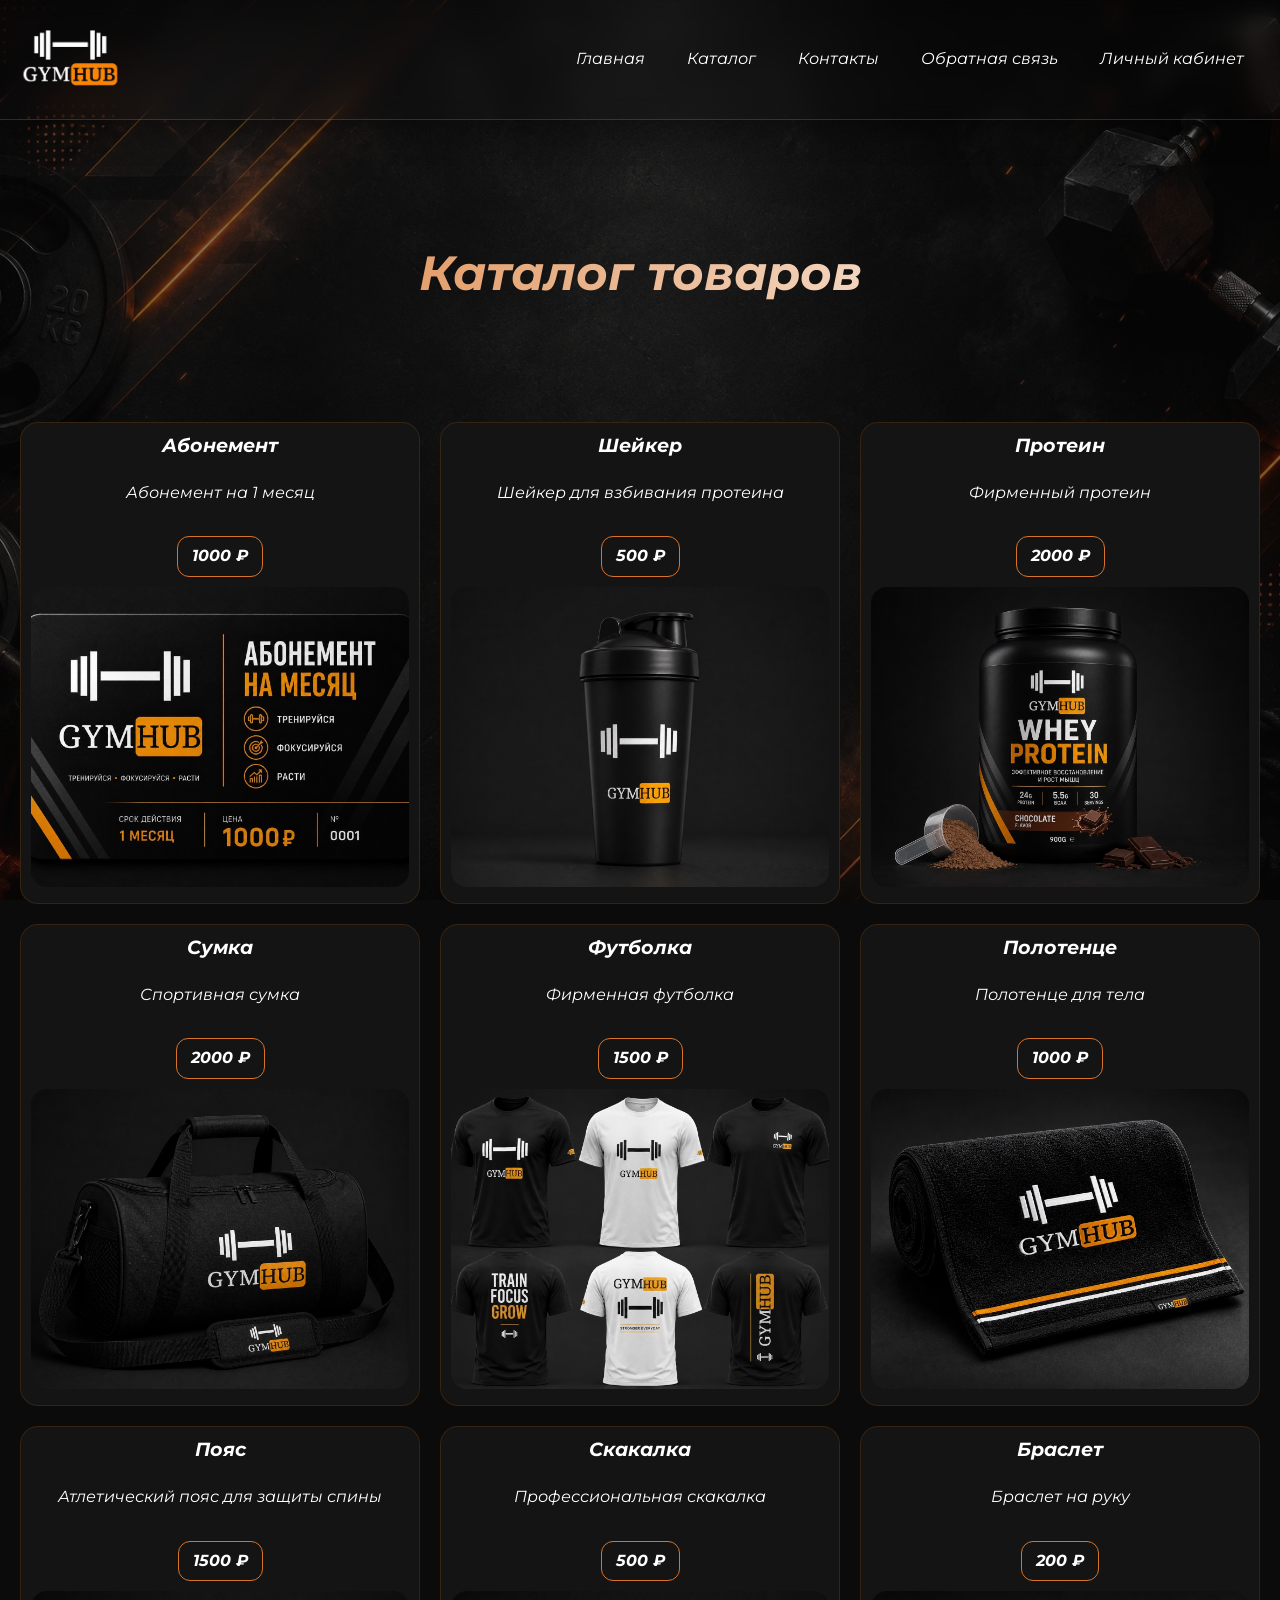
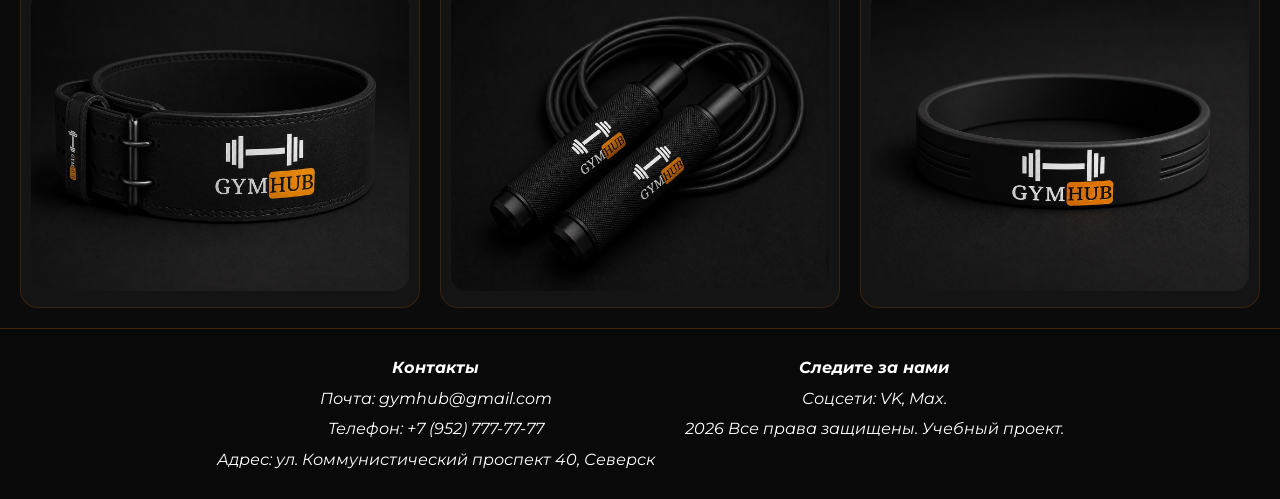
==== commit ac73353a: "пр8" ====
--- a/catalog.html
+++ b/catalog.html
@@ -21,6 +21,7 @@
                     <li><a href="catalog.html">Каталог</a></li>
                     <li><a href="contacts.html">Контакты</a></li>
                     <li><a href="feedback.html">Обратная связь</a></li>
+                    <li><a href="login.html">Личный кабинет</a></li>
                 </ul>
             </nav>
         </div>
@@ -140,13 +141,13 @@
         </div>
     </footer>
 <script>
-document.addEventListener('DOMContentLoaded',function(){
- const btn=document.querySelector('.burger-btn');
- const nav=document.querySelector('nav');
- if(btn && nav){
-   btn.addEventListener('click',function(){
-      nav.classList.toggle('active');
-      btn.classList.toggle('active');
+    document.addEventListener('DOMContentLoaded',function(){
+        const btn=document.querySelector('.burger-btn');
+        const nav=document.querySelector('nav');
+        if(btn && nav){
+            btn.addEventListener('click',function(){
+                nav.classList.toggle('active');
+                btn.classList.toggle('active');
    });
  }
 });
--- a/style.css
+++ b/style.css
@@ -1,6 +1,6 @@
 @font-face {
     font-family: 'Rude';
-    src: url(fonts/Ruda-Regular.ttf);
+    src: url(fonts/Montserrat-Italic-VariableFont_wght.ttf);
 }
 
 /* СБРОС СТИЛЕЙ */
@@ -103,6 +103,7 @@
     justify-content: center;
     align-items: center;
     text-align: center;
+    
 }
   
 header>div{
@@ -436,7 +437,7 @@
     .why-grid {
         grid-template-columns: repeat(2, 1fr) !important;
     }
-    /* Адаптация шапки для средних экранов */
+
     header > div {
         flex-wrap: wrap;
     }
@@ -450,7 +451,7 @@
     }
 }
 
-/* МОБИЛЬНАЯ ВЕРСИЯ */
+
 @media (max-width: 768px) {
     header > div {
         flex-direction: column;
@@ -566,98 +567,153 @@
 }
 
 
-.burger-btn{
-display:none;
-background:none;
-border:none;
-cursor:pointer;
-flex-direction:column;
-gap:5px;
-}
-.burger-btn span{
-width:30px;
-height:3px;
-background:#fff;
-display:block;
-}
-
 @media (max-width:768px){
-.burger-btn{display:flex;}
-nav{display:none;width:100%;}
-nav.active{display:block;}
-}
-
-
-/* Animated burger */
-.burger-btn{
-position:relative;
-z-index:1001;
-transition:.3s;
-}
-.burger-btn span{
-transition:all .35s ease;
-transform-origin:center;
-}
-.burger-btn.active span:nth-child(1){
-transform:translateY(8px) rotate(45deg);
-}
-.burger-btn.active span:nth-child(2){
-opacity:0;
-}
-.burger-btn.active span:nth-child(3){
-transform:translateY(-8px) rotate(-45deg);
-}
-
-@media (max-width:768px){
-nav{
-display:block;
-max-height:0;
-overflow:hidden;
-opacity:0;
-transform:translateY(-15px);
-transition:max-height .45s ease, opacity .35s ease, transform .35s ease;
-}
+    nav{
+        display:block;
+        max-height:0;
+        overflow:hidden;
+        opacity:0;
+        transform:translateY(-15px);
+        transition:max-height .45s ease, opacity .35s ease, transform .35s ease;
+}
+
 nav.active{
-max-height:400px;
-opacity:1;
-transform:translateY(0);
-}
+    max-height:400px;
+    opacity:1;
+    transform:translateY(0);
+}
+
 nav ul li{
-opacity:0;
-transform:translateY(-10px);
-transition:.3s;
-}
+    opacity:0;
+    transform:translateY(-10px);
+    transition:.3s;
+}
+
 nav.active ul li{
-opacity:1;
-transform:translateY(0);
-}
-}
-
-
-/* Центровка карточек на главной */
+    opacity:1;
+    transform:translateY(0);
+}
+}
+
+
+
 @media (max-width: 1024px){
-.why-grid,
-main section:nth-of-type(3) > div > div{
-display:flex !important;
-flex-wrap:wrap;
-justify-content:center;
-gap:20px;
-}
+    .why-grid,
+    main section:nth-of-type(3) > div > div{
+        display:flex !important;
+        flex-wrap:wrap;
+        justify-content:center;
+        gap:20px;
+}
+
 .why-grid > div,
 main section:nth-of-type(3) > div > div > div{
-flex:0 1 calc(50% - 20px);
-max-width:420px;
-}
+    flex:0 1 calc(50% - 20px);
+    max-width:420px;
+}
+
 .why-grid > div:last-child,
 main section:nth-of-type(3) > div > div > div:last-child{
-margin-left:auto;
-margin-right:auto;
-}
-}
+    margin-left:auto;
+    margin-right:auto;
+}
+}
+
 @media (max-width: 600px){
-.why-grid > div,
-main section:nth-of-type(3) > div > div > div{
-flex:0 1 100%;
-max-width:420px;
-}
-}
+    .why-grid > div,
+    main section:nth-of-type(3) > div > div > div{
+        flex:0 1 100%;
+        max-width:420px;
+}
+}
+
+
+
+.burger-btn{
+    display:none;
+    background:none;
+    border:none;
+    cursor:pointer;
+    flex-direction:column;
+    gap:5px;
+}
+
+.burger-btn span{
+    width:30px;
+    height:3px;
+    background:#fff;
+    display:block;
+}
+
+@media (max-width:768px){
+    .burger-btn{   
+        display:flex;
+    }
+
+    nav{
+        display:block;
+        width:100%;
+    }
+
+    nav.active{
+        display:block;
+    }
+}
+
+
+
+.burger-btn{
+    position:relative;
+    z-index:1001;
+    transition:.3s;
+}
+
+.burger-btn span{
+    transition:all .35s ease;
+    transform-origin:center;
+}
+
+.burger-btn.active span:nth-child(1){
+    transform:translateY(8px) rotate(45deg);
+}
+.burger-btn.active span:nth-child(2){
+    opacity:0;
+}
+
+.burger-btn.active span:nth-child(3){
+    transform:translateY(-8px) rotate(-45deg);
+}
+
+.card{background:var(--card)!important;border:1px solid rgba(216,116,42,.35)!important;border-radius:18px!important;color:#fff!important;box-shadow:0 0 30px rgba(216,116,42,.15)!important;}
+.card .text-muted{color:#bfbfbf!important;}
+.table{color:#fff!important;}
+.table-striped>tbody>tr:nth-of-type(odd)>*{color:#fff;background:rgba(255,255,255,.03)!important;}
+.form-control{background:#bfbfbf;border:1px solid rgba(216,116,42,.35); color:#fff;}
+.form-control:focus{background:#ffffff;color:#ca4949;border-color:var(--accent);box-shadow:0 0 0 .2rem rgba(216,116,42,.25);}
+.form-check-input:checked {
+    background-color: #d8742a;
+    border-color: #ff6f00;
+}
+a {
+    color: #d8742a;
+}
+
+.btn-outline-primary {
+    --bs-btn-color: #d8742a;
+    --bs-btn-border-color: #d8742a;
+    --bs-btn-hover-color: #fff;
+    --bs-btn-hover-bg: #d8742a;
+    --bs-btn-hover-border-color: #d8742a;
+    --bs-btn-active-bg: #68340d;
+    --bs-btn-active-border-color: #d8742a;
+}
+
+.table>:not(caption)>*>* {
+        background-color: var(--card);
+        color: var(--text, var(--text, var(--text)));
+}
+
+.text-start {
+  text-align: center !important;
+}
+
